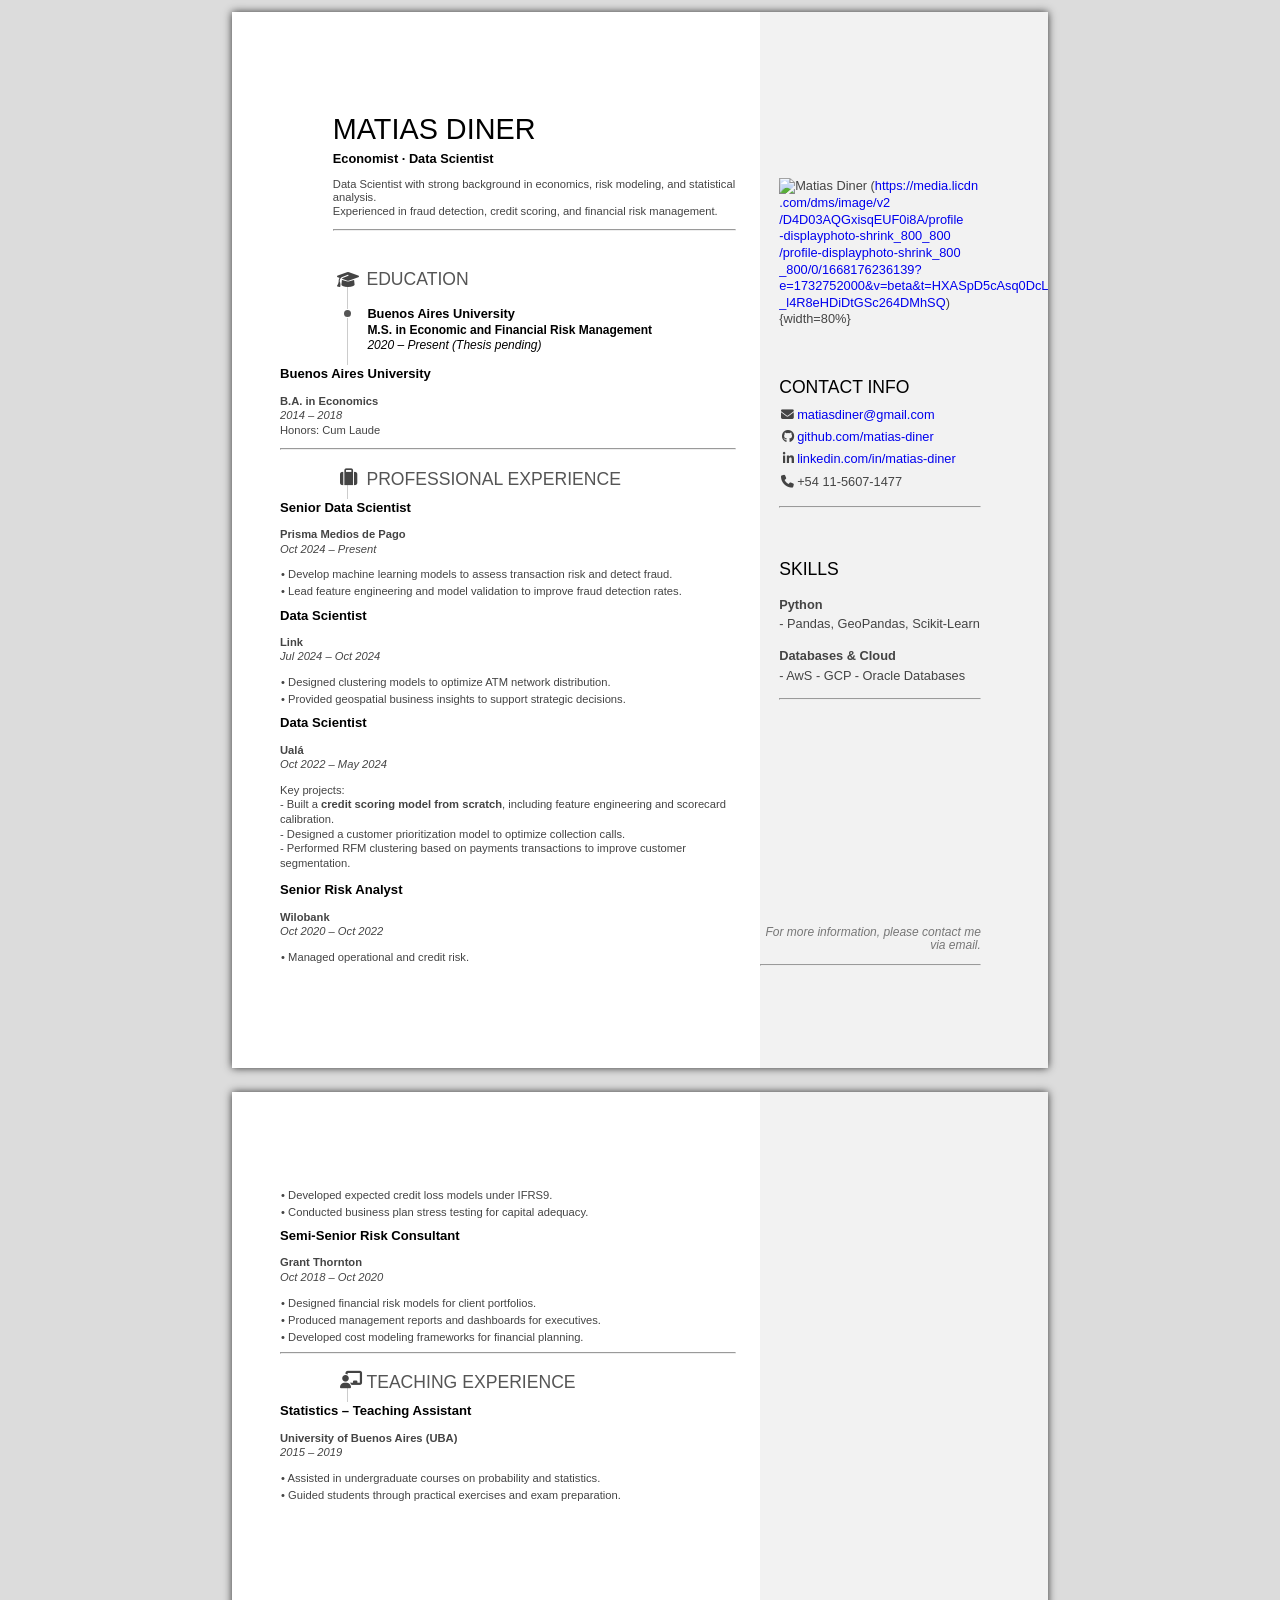
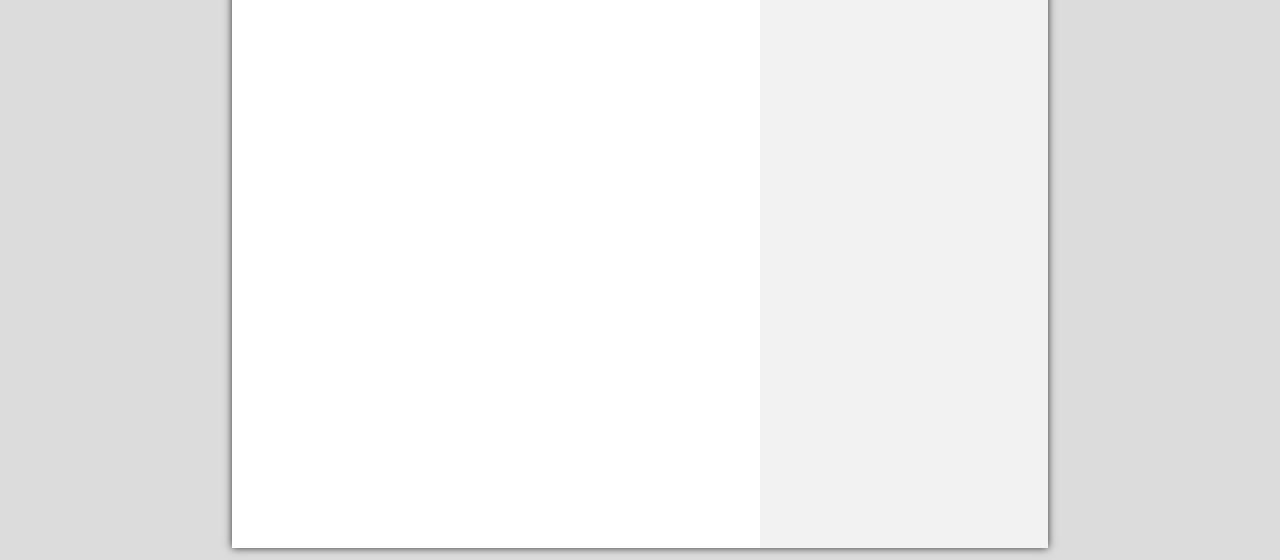
==== public/index.html @ 4b32faf1 "Actualizacion foto" ====
<!DOCTYPE html>
<html xmlns="http://www.w3.org/1999/xhtml">
  <head>
    <meta charset="utf-8" />
    <meta http-equiv="Content-Type" content="text/html; charset=utf-8" />
    <meta name="generator" content="pandoc" />
    <meta name="viewport" content="width=device-width, initial-scale=1">

    <meta name="author" content="Matias Diner" />
    <meta name="date" content="2025-09-20" />
    <title>Matias Diner</title>

    
        <style type="text/css">
.fa{font-family:var(--fa-style-family,"Font Awesome 6 Free");font-weight:var(--fa-style,900)}.fa,.fa-brands,.fa-classic,.fa-regular,.fa-sharp,.fa-solid,.fab,.far,.fas{-moz-osx-font-smoothing:grayscale;-webkit-font-smoothing:antialiased;display:var(--fa-display,inline-block);font-style:normal;font-variant:normal;line-height:1;text-rendering:auto}.fa-classic,.fa-regular,.fa-solid,.far,.fas{font-family:"Font Awesome 6 Free"}.fa-brands,.fab{font-family:"Font Awesome 6 Brands"}.fa-1x{font-size:1em}.fa-2x{font-size:2em}.fa-3x{font-size:3em}.fa-4x{font-size:4em}.fa-5x{font-size:5em}.fa-6x{font-size:6em}.fa-7x{font-size:7em}.fa-8x{font-size:8em}.fa-9x{font-size:9em}.fa-10x{font-size:10em}.fa-2xs{font-size:.625em;line-height:.1em;vertical-align:.225em}.fa-xs{font-size:.75em;line-height:.08333em;vertical-align:.125em}.fa-sm{font-size:.875em;line-height:.07143em;vertical-align:.05357em}.fa-lg{font-size:1.25em;line-height:.05em;vertical-align:-.075em}.fa-xl{font-size:1.5em;line-height:.04167em;vertical-align:-.125em}.fa-2xl{font-size:2em;line-height:.03125em;vertical-align:-.1875em}.fa-fw{text-align:center;width:1.25em}.fa-ul{list-style-type:none;margin-left:var(--fa-li-margin,2.5em);padding-left:0}.fa-ul>li{position:relative}.fa-li{left:calc(var(--fa-li-width, 2em)*-1);position:absolute;text-align:center;width:var(--fa-li-width,2em);line-height:inherit}.fa-border{border-radius:var(--fa-border-radius,.1em);border:var(--fa-border-width,.08em) var(--fa-border-style,solid) var(--fa-border-color,#eee);padding:var(--fa-border-padding,.2em .25em .15em)}.fa-pull-left{float:left;margin-right:var(--fa-pull-margin,.3em)}.fa-pull-right{float:right;margin-left:var(--fa-pull-margin,.3em)}.fa-beat{-webkit-animation-name:fa-beat;animation-name:fa-beat;-webkit-animation-delay:var(--fa-animation-delay,0s);animation-delay:var(--fa-animation-delay,0s);-webkit-animation-direction:var(--fa-animation-direction,normal);animation-direction:var(--fa-animation-direction,normal);-webkit-animation-duration:var(--fa-animation-duration,1s);animation-duration:var(--fa-animation-duration,1s);-webkit-animation-iteration-count:var(--fa-animation-iteration-count,infinite);animation-iteration-count:var(--fa-animation-iteration-count,infinite);-webkit-animation-timing-function:var(--fa-animation-timing,ease-in-out);animation-timing-function:var(--fa-animation-timing,ease-in-out)}.fa-bounce{-webkit-animation-name:fa-bounce;animation-name:fa-bounce;-webkit-animation-delay:var(--fa-animation-delay,0s);animation-delay:var(--fa-animation-delay,0s);-webkit-animation-direction:var(--fa-animation-direction,normal);animation-direction:var(--fa-animation-direction,normal);-webkit-animation-duration:var(--fa-animation-duration,1s);animation-duration:var(--fa-animation-duration,1s);-webkit-animation-iteration-count:var(--fa-animation-iteration-count,infinite);animation-iteration-count:var(--fa-animation-iteration-count,infinite);-webkit-animation-timing-function:var(--fa-animation-timing,cubic-bezier(.28,.84,.42,1));animation-timing-function:var(--fa-animation-timing,cubic-bezier(.28,.84,.42,1))}.fa-fade{-webkit-animation-name:fa-fade;animation-name:fa-fade;-webkit-animation-iteration-count:var(--fa-animation-iteration-count,infinite);animation-iteration-count:var(--fa-animation-iteration-count,infinite);-webkit-animation-timing-function:var(--fa-animation-timing,cubic-bezier(.4,0,.6,1));animation-timing-function:var(--fa-animation-timing,cubic-bezier(.4,0,.6,1))}.fa-beat-fade,.fa-fade{-webkit-animation-delay:var(--fa-animation-delay,0s);animation-delay:var(--fa-animation-delay,0s);-webkit-animation-direction:var(--fa-animation-direction,normal);animation-direction:var(--fa-animation-direction,normal);-webkit-animation-duration:var(--fa-animation-duration,1s);animation-duration:var(--fa-animation-duration,1s)}.fa-beat-fade{-webkit-animation-name:fa-beat-fade;animation-name:fa-beat-fade;-webkit-animation-iteration-count:var(--fa-animation-iteration-count,infinite);animation-iteration-count:var(--fa-animation-iteration-count,infinite);-webkit-animation-timing-function:var(--fa-animation-timing,cubic-bezier(.4,0,.6,1));animation-timing-function:var(--fa-animation-timing,cubic-bezier(.4,0,.6,1))}.fa-flip{-webkit-animation-name:fa-flip;animation-name:fa-flip;-webkit-animation-delay:var(--fa-animation-delay,0s);animation-delay:var(--fa-animation-delay,0s);-webkit-animation-direction:var(--fa-animation-direction,normal);animation-direction:var(--fa-animation-direction,normal);-webkit-animation-duration:var(--fa-animation-duration,1s);animation-duration:var(--fa-animation-duration,1s);-webkit-animation-iteration-count:var(--fa-animation-iteration-count,infinite);animation-iteration-count:var(--fa-animation-iteration-count,infinite);-webkit-animation-timing-function:var(--fa-animation-timing,ease-in-out);animation-timing-function:var(--fa-animation-timing,ease-in-out)}.fa-shake{-webkit-animation-name:fa-shake;animation-name:fa-shake;-webkit-animation-duration:var(--fa-animation-duration,1s);animation-duration:var(--fa-animation-duration,1s);-webkit-animation-iteration-count:var(--fa-animation-iteration-count,infinite);animation-iteration-count:var(--fa-animation-iteration-count,infinite);-webkit-animation-timing-function:var(--fa-animation-timing,linear);animation-timing-function:var(--fa-animation-timing,linear)}.fa-shake,.fa-spin{-webkit-animation-delay:var(--fa-animation-delay,0s);animation-delay:var(--fa-animation-delay,0s);-webkit-animation-direction:var(--fa-animation-direction,normal);animation-direction:var(--fa-animation-direction,normal)}.fa-spin{-webkit-animation-name:fa-spin;animation-name:fa-spin;-webkit-animation-duration:var(--fa-animation-duration,2s);animation-duration:var(--fa-animation-duration,2s);-webkit-animation-iteration-count:var(--fa-animation-iteration-count,infinite);animation-iteration-count:var(--fa-animation-iteration-count,infinite);-webkit-animation-timing-function:var(--fa-animation-timing,linear);animation-timing-function:var(--fa-animation-timing,linear)}.fa-spin-reverse{--fa-animation-direction:reverse}.fa-pulse,.fa-spin-pulse{-webkit-animation-name:fa-spin;animation-name:fa-spin;-webkit-animation-direction:var(--fa-animation-direction,normal);animation-direction:var(--fa-animation-direction,normal);-webkit-animation-duration:var(--fa-animation-duration,1s);animation-duration:var(--fa-animation-duration,1s);-webkit-animation-iteration-count:var(--fa-animation-iteration-count,infinite);animation-iteration-count:var(--fa-animation-iteration-count,infinite);-webkit-animation-timing-function:var(--fa-animation-timing,steps(8));animation-timing-function:var(--fa-animation-timing,steps(8))}@media (prefers-reduced-motion:reduce){.fa-beat,.fa-beat-fade,.fa-bounce,.fa-fade,.fa-flip,.fa-pulse,.fa-shake,.fa-spin,.fa-spin-pulse{-webkit-animation-delay:-1ms;animation-delay:-1ms;-webkit-animation-duration:1ms;animation-duration:1ms;-webkit-animation-iteration-count:1;animation-iteration-count:1;-webkit-transition-delay:0s;transition-delay:0s;-webkit-transition-duration:0s;transition-duration:0s}}@-webkit-keyframes fa-beat{0%,90%{-webkit-transform:scale(1);transform:scale(1)}45%{-webkit-transform:scale(var(--fa-beat-scale,1.25));transform:scale(var(--fa-beat-scale,1.25))}}@keyframes fa-beat{0%,90%{-webkit-transform:scale(1);transform:scale(1)}45%{-webkit-transform:scale(var(--fa-beat-scale,1.25));transform:scale(var(--fa-beat-scale,1.25))}}@-webkit-keyframes fa-bounce{0%{-webkit-transform:scale(1) translateY(0);transform:scale(1) translateY(0)}10%{-webkit-transform:scale(var(--fa-bounce-start-scale-x,1.1),var(--fa-bounce-start-scale-y,.9)) translateY(0);transform:scale(var(--fa-bounce-start-scale-x,1.1),var(--fa-bounce-start-scale-y,.9)) translateY(0)}30%{-webkit-transform:scale(var(--fa-bounce-jump-scale-x,.9),var(--fa-bounce-jump-scale-y,1.1)) translateY(var(--fa-bounce-height,-.5em));transform:scale(var(--fa-bounce-jump-scale-x,.9),var(--fa-bounce-jump-scale-y,1.1)) translateY(var(--fa-bounce-height,-.5em))}50%{-webkit-transform:scale(var(--fa-bounce-land-scale-x,1.05),var(--fa-bounce-land-scale-y,.95)) translateY(0);transform:scale(var(--fa-bounce-land-scale-x,1.05),var(--fa-bounce-land-scale-y,.95)) translateY(0)}57%{-webkit-transform:scale(1) translateY(var(--fa-bounce-rebound,-.125em));transform:scale(1) translateY(var(--fa-bounce-rebound,-.125em))}64%{-webkit-transform:scale(1) translateY(0);transform:scale(1) translateY(0)}to{-webkit-transform:scale(1) translateY(0);transform:scale(1) translateY(0)}}@keyframes fa-bounce{0%{-webkit-transform:scale(1) translateY(0);transform:scale(1) translateY(0)}10%{-webkit-transform:scale(var(--fa-bounce-start-scale-x,1.1),var(--fa-bounce-start-scale-y,.9)) translateY(0);transform:scale(var(--fa-bounce-start-scale-x,1.1),var(--fa-bounce-start-scale-y,.9)) translateY(0)}30%{-webkit-transform:scale(var(--fa-bounce-jump-scale-x,.9),var(--fa-bounce-jump-scale-y,1.1)) translateY(var(--fa-bounce-height,-.5em));transform:scale(var(--fa-bounce-jump-scale-x,.9),var(--fa-bounce-jump-scale-y,1.1)) translateY(var(--fa-bounce-height,-.5em))}50%{-webkit-transform:scale(var(--fa-bounce-land-scale-x,1.05),var(--fa-bounce-land-scale-y,.95)) translateY(0);transform:scale(var(--fa-bounce-land-scale-x,1.05),var(--fa-bounce-land-scale-y,.95)) translateY(0)}57%{-webkit-transform:scale(1) translateY(var(--fa-bounce-rebound,-.125em));transform:scale(1) translateY(var(--fa-bounce-rebound,-.125em))}64%{-webkit-transform:scale(1) translateY(0);transform:scale(1) translateY(0)}to{-webkit-transform:scale(1) translateY(0);transform:scale(1) translateY(0)}}@-webkit-keyframes fa-fade{50%{opacity:var(--fa-fade-opacity,.4)}}@keyframes fa-fade{50%{opacity:var(--fa-fade-opacity,.4)}}@-webkit-keyframes fa-beat-fade{0%,to{opacity:var(--fa-beat-fade-opacity,.4);-webkit-transform:scale(1);transform:scale(1)}50%{opacity:1;-webkit-transform:scale(var(--fa-beat-fade-scale,1.125));transform:scale(var(--fa-beat-fade-scale,1.125))}}@keyframes fa-beat-fade{0%,to{opacity:var(--fa-beat-fade-opacity,.4);-webkit-transform:scale(1);transform:scale(1)}50%{opacity:1;-webkit-transform:scale(var(--fa-beat-fade-scale,1.125));transform:scale(var(--fa-beat-fade-scale,1.125))}}@-webkit-keyframes fa-flip{50%{-webkit-transform:rotate3d(var(--fa-flip-x,0),var(--fa-flip-y,1),var(--fa-flip-z,0),var(--fa-flip-angle,-180deg));transform:rotate3d(var(--fa-flip-x,0),var(--fa-flip-y,1),var(--fa-flip-z,0),var(--fa-flip-angle,-180deg))}}@keyframes fa-flip{50%{-webkit-transform:rotate3d(var(--fa-flip-x,0),var(--fa-flip-y,1),var(--fa-flip-z,0),var(--fa-flip-angle,-180deg));transform:rotate3d(var(--fa-flip-x,0),var(--fa-flip-y,1),var(--fa-flip-z,0),var(--fa-flip-angle,-180deg))}}@-webkit-keyframes fa-shake{0%{-webkit-transform:rotate(-15deg);transform:rotate(-15deg)}4%{-webkit-transform:rotate(15deg);transform:rotate(15deg)}8%,24%{-webkit-transform:rotate(-18deg);transform:rotate(-18deg)}12%,28%{-webkit-transform:rotate(18deg);transform:rotate(18deg)}16%{-webkit-transform:rotate(-22deg);transform:rotate(-22deg)}20%{-webkit-transform:rotate(22deg);transform:rotate(22deg)}32%{-webkit-transform:rotate(-12deg);transform:rotate(-12deg)}36%{-webkit-transform:rotate(12deg);transform:rotate(12deg)}40%,to{-webkit-transform:rotate(0deg);transform:rotate(0deg)}}@keyframes fa-shake{0%{-webkit-transform:rotate(-15deg);transform:rotate(-15deg)}4%{-webkit-transform:rotate(15deg);transform:rotate(15deg)}8%,24%{-webkit-transform:rotate(-18deg);transform:rotate(-18deg)}12%,28%{-webkit-transform:rotate(18deg);transform:rotate(18deg)}16%{-webkit-transform:rotate(-22deg);transform:rotate(-22deg)}20%{-webkit-transform:rotate(22deg);transform:rotate(22deg)}32%{-webkit-transform:rotate(-12deg);transform:rotate(-12deg)}36%{-webkit-transform:rotate(12deg);transform:rotate(12deg)}40%,to{-webkit-transform:rotate(0deg);transform:rotate(0deg)}}@-webkit-keyframes fa-spin{0%{-webkit-transform:rotate(0deg);transform:rotate(0deg)}to{-webkit-transform:rotate(1turn);transform:rotate(1turn)}}@keyframes fa-spin{0%{-webkit-transform:rotate(0deg);transform:rotate(0deg)}to{-webkit-transform:rotate(1turn);transform:rotate(1turn)}}.fa-rotate-90{-webkit-transform:rotate(90deg);transform:rotate(90deg)}.fa-rotate-180{-webkit-transform:rotate(180deg);transform:rotate(180deg)}.fa-rotate-270{-webkit-transform:rotate(270deg);transform:rotate(270deg)}.fa-flip-horizontal{-webkit-transform:scaleX(-1);transform:scaleX(-1)}.fa-flip-vertical{-webkit-transform:scaleY(-1);transform:scaleY(-1)}.fa-flip-both,.fa-flip-horizontal.fa-flip-vertical{-webkit-transform:scale(-1);transform:scale(-1)}.fa-rotate-by{-webkit-transform:rotate(var(--fa-rotate-angle,none));transform:rotate(var(--fa-rotate-angle,none))}.fa-stack{display:inline-block;height:2em;line-height:2em;position:relative;vertical-align:middle;width:2.5em}.fa-stack-1x,.fa-stack-2x{left:0;position:absolute;text-align:center;width:100%;z-index:var(--fa-stack-z-index,auto)}.fa-stack-1x{line-height:inherit}.fa-stack-2x{font-size:2em}.fa-inverse{color:var(--fa-inverse,#fff)}
.fa-0:before{content:"\30"}.fa-1:before{content:"\31"}.fa-2:before{content:"\32"}.fa-3:before{content:"\33"}.fa-4:before{content:"\34"}.fa-5:before{content:"\35"}.fa-6:before{content:"\36"}.fa-7:before{content:"\37"}.fa-8:before{content:"\38"}.fa-9:before{content:"\39"}.fa-fill-drip:before{content:"\f576"}.fa-arrows-to-circle:before{content:"\e4bd"}.fa-chevron-circle-right:before,.fa-circle-chevron-right:before{content:"\f138"}.fa-at:before{content:"\40"}.fa-trash-alt:before,.fa-trash-can:before{content:"\f2ed"}.fa-text-height:before{content:"\f034"}.fa-user-times:before,.fa-user-xmark:before{content:"\f235"}.fa-stethoscope:before{content:"\f0f1"}.fa-comment-alt:before,.fa-message:before{content:"\f27a"}.fa-info:before{content:"\f129"}.fa-compress-alt:before,.fa-down-left-and-up-right-to-center:before{content:"\f422"}.fa-explosion:before{content:"\e4e9"}.fa-file-alt:before,.fa-file-lines:before,.fa-file-text:before{content:"\f15c"}.fa-wave-square:before{content:"\f83e"}.fa-ring:before{content:"\f70b"}.fa-building-un:before{content:"\e4d9"}.fa-dice-three:before{content:"\f527"}.fa-calendar-alt:before,.fa-calendar-days:before{content:"\f073"}.fa-anchor-circle-check:before{content:"\e4aa"}.fa-building-circle-arrow-right:before{content:"\e4d1"}.fa-volleyball-ball:before,.fa-volleyball:before{content:"\f45f"}.fa-arrows-up-to-line:before{content:"\e4c2"}.fa-sort-desc:before,.fa-sort-down:before{content:"\f0dd"}.fa-circle-minus:before,.fa-minus-circle:before{content:"\f056"}.fa-door-open:before{content:"\f52b"}.fa-right-from-bracket:before,.fa-sign-out-alt:before{content:"\f2f5"}.fa-atom:before{content:"\f5d2"}.fa-soap:before{content:"\e06e"}.fa-heart-music-camera-bolt:before,.fa-icons:before{content:"\f86d"}.fa-microphone-alt-slash:before,.fa-microphone-lines-slash:before{content:"\f539"}.fa-bridge-circle-check:before{content:"\e4c9"}.fa-pump-medical:before{content:"\e06a"}.fa-fingerprint:before{content:"\f577"}.fa-hand-point-right:before{content:"\f0a4"}.fa-magnifying-glass-location:before,.fa-search-location:before{content:"\f689"}.fa-forward-step:before,.fa-step-forward:before{content:"\f051"}.fa-face-smile-beam:before,.fa-smile-beam:before{content:"\f5b8"}.fa-flag-checkered:before{content:"\f11e"}.fa-football-ball:before,.fa-football:before{content:"\f44e"}.fa-school-circle-exclamation:before{content:"\e56c"}.fa-crop:before{content:"\f125"}.fa-angle-double-down:before,.fa-angles-down:before{content:"\f103"}.fa-users-rectangle:before{content:"\e594"}.fa-people-roof:before{content:"\e537"}.fa-people-line:before{content:"\e534"}.fa-beer-mug-empty:before,.fa-beer:before{content:"\f0fc"}.fa-diagram-predecessor:before{content:"\e477"}.fa-arrow-up-long:before,.fa-long-arrow-up:before{content:"\f176"}.fa-burn:before,.fa-fire-flame-simple:before{content:"\f46a"}.fa-male:before,.fa-person:before{content:"\f183"}.fa-laptop:before{content:"\f109"}.fa-file-csv:before{content:"\f6dd"}.fa-menorah:before{content:"\f676"}.fa-truck-plane:before{content:"\e58f"}.fa-record-vinyl:before{content:"\f8d9"}.fa-face-grin-stars:before,.fa-grin-stars:before{content:"\f587"}.fa-bong:before{content:"\f55c"}.fa-pastafarianism:before,.fa-spaghetti-monster-flying:before{content:"\f67b"}.fa-arrow-down-up-across-line:before{content:"\e4af"}.fa-spoon:before,.fa-utensil-spoon:before{content:"\f2e5"}.fa-jar-wheat:before{content:"\e517"}.fa-envelopes-bulk:before,.fa-mail-bulk:before{content:"\f674"}.fa-file-circle-exclamation:before{content:"\e4eb"}.fa-circle-h:before,.fa-hospital-symbol:before{content:"\f47e"}.fa-pager:before{content:"\f815"}.fa-address-book:before,.fa-contact-book:before{content:"\f2b9"}.fa-strikethrough:before{content:"\f0cc"}.fa-k:before{content:"\4b"}.fa-landmark-flag:before{content:"\e51c"}.fa-pencil-alt:before,.fa-pencil:before{content:"\f303"}.fa-backward:before{content:"\f04a"}.fa-caret-right:before{content:"\f0da"}.fa-comments:before{content:"\f086"}.fa-file-clipboard:before,.fa-paste:before{content:"\f0ea"}.fa-code-pull-request:before{content:"\e13c"}.fa-clipboard-list:before{content:"\f46d"}.fa-truck-loading:before,.fa-truck-ramp-box:before{content:"\f4de"}.fa-user-check:before{content:"\f4fc"}.fa-vial-virus:before{content:"\e597"}.fa-sheet-plastic:before{content:"\e571"}.fa-blog:before{content:"\f781"}.fa-user-ninja:before{content:"\f504"}.fa-person-arrow-up-from-line:before{content:"\e539"}.fa-scroll-torah:before,.fa-torah:before{content:"\f6a0"}.fa-broom-ball:before,.fa-quidditch-broom-ball:before,.fa-quidditch:before{content:"\f458"}.fa-toggle-off:before{content:"\f204"}.fa-archive:before,.fa-box-archive:before{content:"\f187"}.fa-person-drowning:before{content:"\e545"}.fa-arrow-down-9-1:before,.fa-sort-numeric-desc:before,.fa-sort-numeric-down-alt:before{content:"\f886"}.fa-face-grin-tongue-squint:before,.fa-grin-tongue-squint:before{content:"\f58a"}.fa-spray-can:before{content:"\f5bd"}.fa-truck-monster:before{content:"\f63b"}.fa-w:before{content:"\57"}.fa-earth-africa:before,.fa-globe-africa:before{content:"\f57c"}.fa-rainbow:before{content:"\f75b"}.fa-circle-notch:before{content:"\f1ce"}.fa-tablet-alt:before,.fa-tablet-screen-button:before{content:"\f3fa"}.fa-paw:before{content:"\f1b0"}.fa-cloud:before{content:"\f0c2"}.fa-trowel-bricks:before{content:"\e58a"}.fa-face-flushed:before,.fa-flushed:before{content:"\f579"}.fa-hospital-user:before{content:"\f80d"}.fa-tent-arrow-left-right:before{content:"\e57f"}.fa-gavel:before,.fa-legal:before{content:"\f0e3"}.fa-binoculars:before{content:"\f1e5"}.fa-microphone-slash:before{content:"\f131"}.fa-box-tissue:before{content:"\e05b"}.fa-motorcycle:before{content:"\f21c"}.fa-bell-concierge:before,.fa-concierge-bell:before{content:"\f562"}.fa-pen-ruler:before,.fa-pencil-ruler:before{content:"\f5ae"}.fa-people-arrows-left-right:before,.fa-people-arrows:before{content:"\e068"}.fa-mars-and-venus-burst:before{content:"\e523"}.fa-caret-square-right:before,.fa-square-caret-right:before{content:"\f152"}.fa-cut:before,.fa-scissors:before{content:"\f0c4"}.fa-sun-plant-wilt:before{content:"\e57a"}.fa-toilets-portable:before{content:"\e584"}.fa-hockey-puck:before{content:"\f453"}.fa-table:before{content:"\f0ce"}.fa-magnifying-glass-arrow-right:before{content:"\e521"}.fa-digital-tachograph:before,.fa-tachograph-digital:before{content:"\f566"}.fa-users-slash:before{content:"\e073"}.fa-clover:before{content:"\e139"}.fa-mail-reply:before,.fa-reply:before{content:"\f3e5"}.fa-star-and-crescent:before{content:"\f699"}.fa-house-fire:before{content:"\e50c"}.fa-minus-square:before,.fa-square-minus:before{content:"\f146"}.fa-helicopter:before{content:"\f533"}.fa-compass:before{content:"\f14e"}.fa-caret-square-down:before,.fa-square-caret-down:before{content:"\f150"}.fa-file-circle-question:before{content:"\e4ef"}.fa-laptop-code:before{content:"\f5fc"}.fa-swatchbook:before{content:"\f5c3"}.fa-prescription-bottle:before{content:"\f485"}.fa-bars:before,.fa-navicon:before{content:"\f0c9"}.fa-people-group:before{content:"\e533"}.fa-hourglass-3:before,.fa-hourglass-end:before{content:"\f253"}.fa-heart-broken:before,.fa-heart-crack:before{content:"\f7a9"}.fa-external-link-square-alt:before,.fa-square-up-right:before{content:"\f360"}.fa-face-kiss-beam:before,.fa-kiss-beam:before{content:"\f597"}.fa-film:before{content:"\f008"}.fa-ruler-horizontal:before{content:"\f547"}.fa-people-robbery:before{content:"\e536"}.fa-lightbulb:before{content:"\f0eb"}.fa-caret-left:before{content:"\f0d9"}.fa-circle-exclamation:before,.fa-exclamation-circle:before{content:"\f06a"}.fa-school-circle-xmark:before{content:"\e56d"}.fa-arrow-right-from-bracket:before,.fa-sign-out:before{content:"\f08b"}.fa-chevron-circle-down:before,.fa-circle-chevron-down:before{content:"\f13a"}.fa-unlock-alt:before,.fa-unlock-keyhole:before{content:"\f13e"}.fa-cloud-showers-heavy:before{content:"\f740"}.fa-headphones-alt:before,.fa-headphones-simple:before{content:"\f58f"}.fa-sitemap:before{content:"\f0e8"}.fa-circle-dollar-to-slot:before,.fa-donate:before{content:"\f4b9"}.fa-memory:before{content:"\f538"}.fa-road-spikes:before{content:"\e568"}.fa-fire-burner:before{content:"\e4f1"}.fa-flag:before{content:"\f024"}.fa-hanukiah:before{content:"\f6e6"}.fa-feather:before{content:"\f52d"}.fa-volume-down:before,.fa-volume-low:before{content:"\f027"}.fa-comment-slash:before{content:"\f4b3"}.fa-cloud-sun-rain:before{content:"\f743"}.fa-compress:before{content:"\f066"}.fa-wheat-alt:before,.fa-wheat-awn:before{content:"\e2cd"}.fa-ankh:before{content:"\f644"}.fa-hands-holding-child:before{content:"\e4fa"}.fa-asterisk:before{content:"\2a"}.fa-check-square:before,.fa-square-check:before{content:"\f14a"}.fa-peseta-sign:before{content:"\e221"}.fa-header:before,.fa-heading:before{content:"\f1dc"}.fa-ghost:before{content:"\f6e2"}.fa-list-squares:before,.fa-list:before{content:"\f03a"}.fa-phone-square-alt:before,.fa-square-phone-flip:before{content:"\f87b"}.fa-cart-plus:before{content:"\f217"}.fa-gamepad:before{content:"\f11b"}.fa-circle-dot:before,.fa-dot-circle:before{content:"\f192"}.fa-dizzy:before,.fa-face-dizzy:before{content:"\f567"}.fa-egg:before{content:"\f7fb"}.fa-house-medical-circle-xmark:before{content:"\e513"}.fa-campground:before{content:"\f6bb"}.fa-folder-plus:before{content:"\f65e"}.fa-futbol-ball:before,.fa-futbol:before,.fa-soccer-ball:before{content:"\f1e3"}.fa-paint-brush:before,.fa-paintbrush:before{content:"\f1fc"}.fa-lock:before{content:"\f023"}.fa-gas-pump:before{content:"\f52f"}.fa-hot-tub-person:before,.fa-hot-tub:before{content:"\f593"}.fa-map-location:before,.fa-map-marked:before{content:"\f59f"}.fa-house-flood-water:before{content:"\e50e"}.fa-tree:before{content:"\f1bb"}.fa-bridge-lock:before{content:"\e4cc"}.fa-sack-dollar:before{content:"\f81d"}.fa-edit:before,.fa-pen-to-square:before{content:"\f044"}.fa-car-side:before{content:"\f5e4"}.fa-share-alt:before,.fa-share-nodes:before{content:"\f1e0"}.fa-heart-circle-minus:before{content:"\e4ff"}.fa-hourglass-2:before,.fa-hourglass-half:before{content:"\f252"}.fa-microscope:before{content:"\f610"}.fa-sink:before{content:"\e06d"}.fa-bag-shopping:before,.fa-shopping-bag:before{content:"\f290"}.fa-arrow-down-z-a:before,.fa-sort-alpha-desc:before,.fa-sort-alpha-down-alt:before{content:"\f881"}.fa-mitten:before{content:"\f7b5"}.fa-person-rays:before{content:"\e54d"}.fa-users:before{content:"\f0c0"}.fa-eye-slash:before{content:"\f070"}.fa-flask-vial:before{content:"\e4f3"}.fa-hand-paper:before,.fa-hand:before{content:"\f256"}.fa-om:before{content:"\f679"}.fa-worm:before{content:"\e599"}.fa-house-circle-xmark:before{content:"\e50b"}.fa-plug:before{content:"\f1e6"}.fa-chevron-up:before{content:"\f077"}.fa-hand-spock:before{content:"\f259"}.fa-stopwatch:before{content:"\f2f2"}.fa-face-kiss:before,.fa-kiss:before{content:"\f596"}.fa-bridge-circle-xmark:before{content:"\e4cb"}.fa-face-grin-tongue:before,.fa-grin-tongue:before{content:"\f589"}.fa-chess-bishop:before{content:"\f43a"}.fa-face-grin-wink:before,.fa-grin-wink:before{content:"\f58c"}.fa-deaf:before,.fa-deafness:before,.fa-ear-deaf:before,.fa-hard-of-hearing:before{content:"\f2a4"}.fa-road-circle-check:before{content:"\e564"}.fa-dice-five:before{content:"\f523"}.fa-rss-square:before,.fa-square-rss:before{content:"\f143"}.fa-land-mine-on:before{content:"\e51b"}.fa-i-cursor:before{content:"\f246"}.fa-stamp:before{content:"\f5bf"}.fa-stairs:before{content:"\e289"}.fa-i:before{content:"\49"}.fa-hryvnia-sign:before,.fa-hryvnia:before{content:"\f6f2"}.fa-pills:before{content:"\f484"}.fa-face-grin-wide:before,.fa-grin-alt:before{content:"\f581"}.fa-tooth:before{content:"\f5c9"}.fa-v:before{content:"\56"}.fa-bangladeshi-taka-sign:before{content:"\e2e6"}.fa-bicycle:before{content:"\f206"}.fa-rod-asclepius:before,.fa-rod-snake:before,.fa-staff-aesculapius:before,.fa-staff-snake:before{content:"\e579"}.fa-head-side-cough-slash:before{content:"\e062"}.fa-ambulance:before,.fa-truck-medical:before{content:"\f0f9"}.fa-wheat-awn-circle-exclamation:before{content:"\e598"}.fa-snowman:before{content:"\f7d0"}.fa-mortar-pestle:before{content:"\f5a7"}.fa-road-barrier:before{content:"\e562"}.fa-school:before{content:"\f549"}.fa-igloo:before{content:"\f7ae"}.fa-joint:before{content:"\f595"}.fa-angle-right:before{content:"\f105"}.fa-horse:before{content:"\f6f0"}.fa-q:before{content:"\51"}.fa-g:before{content:"\47"}.fa-notes-medical:before{content:"\f481"}.fa-temperature-2:before,.fa-temperature-half:before,.fa-thermometer-2:before,.fa-thermometer-half:before{content:"\f2c9"}.fa-dong-sign:before{content:"\e169"}.fa-capsules:before{content:"\f46b"}.fa-poo-bolt:before,.fa-poo-storm:before{content:"\f75a"}.fa-face-frown-open:before,.fa-frown-open:before{content:"\f57a"}.fa-hand-point-up:before{content:"\f0a6"}.fa-money-bill:before{content:"\f0d6"}.fa-bookmark:before{content:"\f02e"}.fa-align-justify:before{content:"\f039"}.fa-umbrella-beach:before{content:"\f5ca"}.fa-helmet-un:before{content:"\e503"}.fa-bullseye:before{content:"\f140"}.fa-bacon:before{content:"\f7e5"}.fa-hand-point-down:before{content:"\f0a7"}.fa-arrow-up-from-bracket:before{content:"\e09a"}.fa-folder-blank:before,.fa-folder:before{content:"\f07b"}.fa-file-medical-alt:before,.fa-file-waveform:before{content:"\f478"}.fa-radiation:before{content:"\f7b9"}.fa-chart-simple:before{content:"\e473"}.fa-mars-stroke:before{content:"\f229"}.fa-vial:before{content:"\f492"}.fa-dashboard:before,.fa-gauge-med:before,.fa-gauge:before,.fa-tachometer-alt-average:before{content:"\f624"}.fa-magic-wand-sparkles:before,.fa-wand-magic-sparkles:before{content:"\e2ca"}.fa-e:before{content:"\45"}.fa-pen-alt:before,.fa-pen-clip:before{content:"\f305"}.fa-bridge-circle-exclamation:before{content:"\e4ca"}.fa-user:before{content:"\f007"}.fa-school-circle-check:before{content:"\e56b"}.fa-dumpster:before{content:"\f793"}.fa-shuttle-van:before,.fa-van-shuttle:before{content:"\f5b6"}.fa-building-user:before{content:"\e4da"}.fa-caret-square-left:before,.fa-square-caret-left:before{content:"\f191"}.fa-highlighter:before{content:"\f591"}.fa-key:before{content:"\f084"}.fa-bullhorn:before{content:"\f0a1"}.fa-globe:before{content:"\f0ac"}.fa-synagogue:before{content:"\f69b"}.fa-person-half-dress:before{content:"\e548"}.fa-road-bridge:before{content:"\e563"}.fa-location-arrow:before{content:"\f124"}.fa-c:before{content:"\43"}.fa-tablet-button:before{content:"\f10a"}.fa-building-lock:before{content:"\e4d6"}.fa-pizza-slice:before{content:"\f818"}.fa-money-bill-wave:before{content:"\f53a"}.fa-area-chart:before,.fa-chart-area:before{content:"\f1fe"}.fa-house-flag:before{content:"\e50d"}.fa-person-circle-minus:before{content:"\e540"}.fa-ban:before,.fa-cancel:before{content:"\f05e"}.fa-camera-rotate:before{content:"\e0d8"}.fa-air-freshener:before,.fa-spray-can-sparkles:before{content:"\f5d0"}.fa-star:before{content:"\f005"}.fa-repeat:before{content:"\f363"}.fa-cross:before{content:"\f654"}.fa-box:before{content:"\f466"}.fa-venus-mars:before{content:"\f228"}.fa-arrow-pointer:before,.fa-mouse-pointer:before{content:"\f245"}.fa-expand-arrows-alt:before,.fa-maximize:before{content:"\f31e"}.fa-charging-station:before{content:"\f5e7"}.fa-shapes:before,.fa-triangle-circle-square:before{content:"\f61f"}.fa-random:before,.fa-shuffle:before{content:"\f074"}.fa-person-running:before,.fa-running:before{content:"\f70c"}.fa-mobile-retro:before{content:"\e527"}.fa-grip-lines-vertical:before{content:"\f7a5"}.fa-spider:before{content:"\f717"}.fa-hands-bound:before{content:"\e4f9"}.fa-file-invoice-dollar:before{content:"\f571"}.fa-plane-circle-exclamation:before{content:"\e556"}.fa-x-ray:before{content:"\f497"}.fa-spell-check:before{content:"\f891"}.fa-slash:before{content:"\f715"}.fa-computer-mouse:before,.fa-mouse:before{content:"\f8cc"}.fa-arrow-right-to-bracket:before,.fa-sign-in:before{content:"\f090"}.fa-shop-slash:before,.fa-store-alt-slash:before{content:"\e070"}.fa-server:before{content:"\f233"}.fa-virus-covid-slash:before{content:"\e4a9"}.fa-shop-lock:before{content:"\e4a5"}.fa-hourglass-1:before,.fa-hourglass-start:before{content:"\f251"}.fa-blender-phone:before{content:"\f6b6"}.fa-building-wheat:before{content:"\e4db"}.fa-person-breastfeeding:before{content:"\e53a"}.fa-right-to-bracket:before,.fa-sign-in-alt:before{content:"\f2f6"}.fa-venus:before{content:"\f221"}.fa-passport:before{content:"\f5ab"}.fa-heart-pulse:before,.fa-heartbeat:before{content:"\f21e"}.fa-people-carry-box:before,.fa-people-carry:before{content:"\f4ce"}.fa-temperature-high:before{content:"\f769"}.fa-microchip:before{content:"\f2db"}.fa-crown:before{content:"\f521"}.fa-weight-hanging:before{content:"\f5cd"}.fa-xmarks-lines:before{content:"\e59a"}.fa-file-prescription:before{content:"\f572"}.fa-weight-scale:before,.fa-weight:before{content:"\f496"}.fa-user-friends:before,.fa-user-group:before{content:"\f500"}.fa-arrow-up-a-z:before,.fa-sort-alpha-up:before{content:"\f15e"}.fa-chess-knight:before{content:"\f441"}.fa-face-laugh-squint:before,.fa-laugh-squint:before{content:"\f59b"}.fa-wheelchair:before{content:"\f193"}.fa-arrow-circle-up:before,.fa-circle-arrow-up:before{content:"\f0aa"}.fa-toggle-on:before{content:"\f205"}.fa-person-walking:before,.fa-walking:before{content:"\f554"}.fa-l:before{content:"\4c"}.fa-fire:before{content:"\f06d"}.fa-bed-pulse:before,.fa-procedures:before{content:"\f487"}.fa-shuttle-space:before,.fa-space-shuttle:before{content:"\f197"}.fa-face-laugh:before,.fa-laugh:before{content:"\f599"}.fa-folder-open:before{content:"\f07c"}.fa-heart-circle-plus:before{content:"\e500"}.fa-code-fork:before{content:"\e13b"}.fa-city:before{content:"\f64f"}.fa-microphone-alt:before,.fa-microphone-lines:before{content:"\f3c9"}.fa-pepper-hot:before{content:"\f816"}.fa-unlock:before{content:"\f09c"}.fa-colon-sign:before{content:"\e140"}.fa-headset:before{content:"\f590"}.fa-store-slash:before{content:"\e071"}.fa-road-circle-xmark:before{content:"\e566"}.fa-user-minus:before{content:"\f503"}.fa-mars-stroke-up:before,.fa-mars-stroke-v:before{content:"\f22a"}.fa-champagne-glasses:before,.fa-glass-cheers:before{content:"\f79f"}.fa-clipboard:before{content:"\f328"}.fa-house-circle-exclamation:before{content:"\e50a"}.fa-file-arrow-up:before,.fa-file-upload:before{content:"\f574"}.fa-wifi-3:before,.fa-wifi-strong:before,.fa-wifi:before{content:"\f1eb"}.fa-bath:before,.fa-bathtub:before{content:"\f2cd"}.fa-underline:before{content:"\f0cd"}.fa-user-edit:before,.fa-user-pen:before{content:"\f4ff"}.fa-signature:before{content:"\f5b7"}.fa-stroopwafel:before{content:"\f551"}.fa-bold:before{content:"\f032"}.fa-anchor-lock:before{content:"\e4ad"}.fa-building-ngo:before{content:"\e4d7"}.fa-manat-sign:before{content:"\e1d5"}.fa-not-equal:before{content:"\f53e"}.fa-border-style:before,.fa-border-top-left:before{content:"\f853"}.fa-map-location-dot:before,.fa-map-marked-alt:before{content:"\f5a0"}.fa-jedi:before{content:"\f669"}.fa-poll:before,.fa-square-poll-vertical:before{content:"\f681"}.fa-mug-hot:before{content:"\f7b6"}.fa-battery-car:before,.fa-car-battery:before{content:"\f5df"}.fa-gift:before{content:"\f06b"}.fa-dice-two:before{content:"\f528"}.fa-chess-queen:before{content:"\f445"}.fa-glasses:before{content:"\f530"}.fa-chess-board:before{content:"\f43c"}.fa-building-circle-check:before{content:"\e4d2"}.fa-person-chalkboard:before{content:"\e53d"}.fa-mars-stroke-h:before,.fa-mars-stroke-right:before{content:"\f22b"}.fa-hand-back-fist:before,.fa-hand-rock:before{content:"\f255"}.fa-caret-square-up:before,.fa-square-caret-up:before{content:"\f151"}.fa-cloud-showers-water:before{content:"\e4e4"}.fa-bar-chart:before,.fa-chart-bar:before{content:"\f080"}.fa-hands-bubbles:before,.fa-hands-wash:before{content:"\e05e"}.fa-less-than-equal:before{content:"\f537"}.fa-train:before{content:"\f238"}.fa-eye-low-vision:before,.fa-low-vision:before{content:"\f2a8"}.fa-crow:before{content:"\f520"}.fa-sailboat:before{content:"\e445"}.fa-window-restore:before{content:"\f2d2"}.fa-plus-square:before,.fa-square-plus:before{content:"\f0fe"}.fa-torii-gate:before{content:"\f6a1"}.fa-frog:before{content:"\f52e"}.fa-bucket:before{content:"\e4cf"}.fa-image:before{content:"\f03e"}.fa-microphone:before{content:"\f130"}.fa-cow:before{content:"\f6c8"}.fa-caret-up:before{content:"\f0d8"}.fa-screwdriver:before{content:"\f54a"}.fa-folder-closed:before{content:"\e185"}.fa-house-tsunami:before{content:"\e515"}.fa-square-nfi:before{content:"\e576"}.fa-arrow-up-from-ground-water:before{content:"\e4b5"}.fa-glass-martini-alt:before,.fa-martini-glass:before{content:"\f57b"}.fa-rotate-back:before,.fa-rotate-backward:before,.fa-rotate-left:before,.fa-undo-alt:before{content:"\f2ea"}.fa-columns:before,.fa-table-columns:before{content:"\f0db"}.fa-lemon:before{content:"\f094"}.fa-head-side-mask:before{content:"\e063"}.fa-handshake:before{content:"\f2b5"}.fa-gem:before{content:"\f3a5"}.fa-dolly-box:before,.fa-dolly:before{content:"\f472"}.fa-smoking:before{content:"\f48d"}.fa-compress-arrows-alt:before,.fa-minimize:before{content:"\f78c"}.fa-monument:before{content:"\f5a6"}.fa-snowplow:before{content:"\f7d2"}.fa-angle-double-right:before,.fa-angles-right:before{content:"\f101"}.fa-cannabis:before{content:"\f55f"}.fa-circle-play:before,.fa-play-circle:before{content:"\f144"}.fa-tablets:before{content:"\f490"}.fa-ethernet:before{content:"\f796"}.fa-eur:before,.fa-euro-sign:before,.fa-euro:before{content:"\f153"}.fa-chair:before{content:"\f6c0"}.fa-check-circle:before,.fa-circle-check:before{content:"\f058"}.fa-circle-stop:before,.fa-stop-circle:before{content:"\f28d"}.fa-compass-drafting:before,.fa-drafting-compass:before{content:"\f568"}.fa-plate-wheat:before{content:"\e55a"}.fa-icicles:before{content:"\f7ad"}.fa-person-shelter:before{content:"\e54f"}.fa-neuter:before{content:"\f22c"}.fa-id-badge:before{content:"\f2c1"}.fa-marker:before{content:"\f5a1"}.fa-face-laugh-beam:before,.fa-laugh-beam:before{content:"\f59a"}.fa-helicopter-symbol:before{content:"\e502"}.fa-universal-access:before{content:"\f29a"}.fa-chevron-circle-up:before,.fa-circle-chevron-up:before{content:"\f139"}.fa-lari-sign:before{content:"\e1c8"}.fa-volcano:before{content:"\f770"}.fa-person-walking-dashed-line-arrow-right:before{content:"\e553"}.fa-gbp:before,.fa-pound-sign:before,.fa-sterling-sign:before{content:"\f154"}.fa-viruses:before{content:"\e076"}.fa-square-person-confined:before{content:"\e577"}.fa-user-tie:before{content:"\f508"}.fa-arrow-down-long:before,.fa-long-arrow-down:before{content:"\f175"}.fa-tent-arrow-down-to-line:before{content:"\e57e"}.fa-certificate:before{content:"\f0a3"}.fa-mail-reply-all:before,.fa-reply-all:before{content:"\f122"}.fa-suitcase:before{content:"\f0f2"}.fa-person-skating:before,.fa-skating:before{content:"\f7c5"}.fa-filter-circle-dollar:before,.fa-funnel-dollar:before{content:"\f662"}.fa-camera-retro:before{content:"\f083"}.fa-arrow-circle-down:before,.fa-circle-arrow-down:before{content:"\f0ab"}.fa-arrow-right-to-file:before,.fa-file-import:before{content:"\f56f"}.fa-external-link-square:before,.fa-square-arrow-up-right:before{content:"\f14c"}.fa-box-open:before{content:"\f49e"}.fa-scroll:before{content:"\f70e"}.fa-spa:before{content:"\f5bb"}.fa-location-pin-lock:before{content:"\e51f"}.fa-pause:before{content:"\f04c"}.fa-hill-avalanche:before{content:"\e507"}.fa-temperature-0:before,.fa-temperature-empty:before,.fa-thermometer-0:before,.fa-thermometer-empty:before{content:"\f2cb"}.fa-bomb:before{content:"\f1e2"}.fa-registered:before{content:"\f25d"}.fa-address-card:before,.fa-contact-card:before,.fa-vcard:before{content:"\f2bb"}.fa-balance-scale-right:before,.fa-scale-unbalanced-flip:before{content:"\f516"}.fa-subscript:before{content:"\f12c"}.fa-diamond-turn-right:before,.fa-directions:before{content:"\f5eb"}.fa-burst:before{content:"\e4dc"}.fa-house-laptop:before,.fa-laptop-house:before{content:"\e066"}.fa-face-tired:before,.fa-tired:before{content:"\f5c8"}.fa-money-bills:before{content:"\e1f3"}.fa-smog:before{content:"\f75f"}.fa-crutch:before{content:"\f7f7"}.fa-cloud-arrow-up:before,.fa-cloud-upload-alt:before,.fa-cloud-upload:before{content:"\f0ee"}.fa-palette:before{content:"\f53f"}.fa-arrows-turn-right:before{content:"\e4c0"}.fa-vest:before{content:"\e085"}.fa-ferry:before{content:"\e4ea"}.fa-arrows-down-to-people:before{content:"\e4b9"}.fa-seedling:before,.fa-sprout:before{content:"\f4d8"}.fa-arrows-alt-h:before,.fa-left-right:before{content:"\f337"}.fa-boxes-packing:before{content:"\e4c7"}.fa-arrow-circle-left:before,.fa-circle-arrow-left:before{content:"\f0a8"}.fa-group-arrows-rotate:before{content:"\e4f6"}.fa-bowl-food:before{content:"\e4c6"}.fa-candy-cane:before{content:"\f786"}.fa-arrow-down-wide-short:before,.fa-sort-amount-asc:before,.fa-sort-amount-down:before{content:"\f160"}.fa-cloud-bolt:before,.fa-thunderstorm:before{content:"\f76c"}.fa-remove-format:before,.fa-text-slash:before{content:"\f87d"}.fa-face-smile-wink:before,.fa-smile-wink:before{content:"\f4da"}.fa-file-word:before{content:"\f1c2"}.fa-file-powerpoint:before{content:"\f1c4"}.fa-arrows-h:before,.fa-arrows-left-right:before{content:"\f07e"}.fa-house-lock:before{content:"\e510"}.fa-cloud-arrow-down:before,.fa-cloud-download-alt:before,.fa-cloud-download:before{content:"\f0ed"}.fa-children:before{content:"\e4e1"}.fa-blackboard:before,.fa-chalkboard:before{content:"\f51b"}.fa-user-alt-slash:before,.fa-user-large-slash:before{content:"\f4fa"}.fa-envelope-open:before{content:"\f2b6"}.fa-handshake-alt-slash:before,.fa-handshake-simple-slash:before{content:"\e05f"}.fa-mattress-pillow:before{content:"\e525"}.fa-guarani-sign:before{content:"\e19a"}.fa-arrows-rotate:before,.fa-refresh:before,.fa-sync:before{content:"\f021"}.fa-fire-extinguisher:before{content:"\f134"}.fa-cruzeiro-sign:before{content:"\e152"}.fa-greater-than-equal:before{content:"\f532"}.fa-shield-alt:before,.fa-shield-halved:before{content:"\f3ed"}.fa-atlas:before,.fa-book-atlas:before{content:"\f558"}.fa-virus:before{content:"\e074"}.fa-envelope-circle-check:before{content:"\e4e8"}.fa-layer-group:before{content:"\f5fd"}.fa-arrows-to-dot:before{content:"\e4be"}.fa-archway:before{content:"\f557"}.fa-heart-circle-check:before{content:"\e4fd"}.fa-house-chimney-crack:before,.fa-house-damage:before{content:"\f6f1"}.fa-file-archive:before,.fa-file-zipper:before{content:"\f1c6"}.fa-square:before{content:"\f0c8"}.fa-glass-martini:before,.fa-martini-glass-empty:before{content:"\f000"}.fa-couch:before{content:"\f4b8"}.fa-cedi-sign:before{content:"\e0df"}.fa-italic:before{content:"\f033"}.fa-church:before{content:"\f51d"}.fa-comments-dollar:before{content:"\f653"}.fa-democrat:before{content:"\f747"}.fa-z:before{content:"\5a"}.fa-person-skiing:before,.fa-skiing:before{content:"\f7c9"}.fa-road-lock:before{content:"\e567"}.fa-a:before{content:"\41"}.fa-temperature-arrow-down:before,.fa-temperature-down:before{content:"\e03f"}.fa-feather-alt:before,.fa-feather-pointed:before{content:"\f56b"}.fa-p:before{content:"\50"}.fa-snowflake:before{content:"\f2dc"}.fa-newspaper:before{content:"\f1ea"}.fa-ad:before,.fa-rectangle-ad:before{content:"\f641"}.fa-arrow-circle-right:before,.fa-circle-arrow-right:before{content:"\f0a9"}.fa-filter-circle-xmark:before{content:"\e17b"}.fa-locust:before{content:"\e520"}.fa-sort:before,.fa-unsorted:before{content:"\f0dc"}.fa-list-1-2:before,.fa-list-numeric:before,.fa-list-ol:before{content:"\f0cb"}.fa-person-dress-burst:before{content:"\e544"}.fa-money-check-alt:before,.fa-money-check-dollar:before{content:"\f53d"}.fa-vector-square:before{content:"\f5cb"}.fa-bread-slice:before{content:"\f7ec"}.fa-language:before{content:"\f1ab"}.fa-face-kiss-wink-heart:before,.fa-kiss-wink-heart:before{content:"\f598"}.fa-filter:before{content:"\f0b0"}.fa-question:before{content:"\3f"}.fa-file-signature:before{content:"\f573"}.fa-arrows-alt:before,.fa-up-down-left-right:before{content:"\f0b2"}.fa-house-chimney-user:before{content:"\e065"}.fa-hand-holding-heart:before{content:"\f4be"}.fa-puzzle-piece:before{content:"\f12e"}.fa-money-check:before{content:"\f53c"}.fa-star-half-alt:before,.fa-star-half-stroke:before{content:"\f5c0"}.fa-code:before{content:"\f121"}.fa-glass-whiskey:before,.fa-whiskey-glass:before{content:"\f7a0"}.fa-building-circle-exclamation:before{content:"\e4d3"}.fa-magnifying-glass-chart:before{content:"\e522"}.fa-arrow-up-right-from-square:before,.fa-external-link:before{content:"\f08e"}.fa-cubes-stacked:before{content:"\e4e6"}.fa-krw:before,.fa-won-sign:before,.fa-won:before{content:"\f159"}.fa-virus-covid:before{content:"\e4a8"}.fa-austral-sign:before{content:"\e0a9"}.fa-f:before{content:"\46"}.fa-leaf:before{content:"\f06c"}.fa-road:before{content:"\f018"}.fa-cab:before,.fa-taxi:before{content:"\f1ba"}.fa-person-circle-plus:before{content:"\e541"}.fa-chart-pie:before,.fa-pie-chart:before{content:"\f200"}.fa-bolt-lightning:before{content:"\e0b7"}.fa-sack-xmark:before{content:"\e56a"}.fa-file-excel:before{content:"\f1c3"}.fa-file-contract:before{content:"\f56c"}.fa-fish-fins:before{content:"\e4f2"}.fa-building-flag:before{content:"\e4d5"}.fa-face-grin-beam:before,.fa-grin-beam:before{content:"\f582"}.fa-object-ungroup:before{content:"\f248"}.fa-poop:before{content:"\f619"}.fa-location-pin:before,.fa-map-marker:before{content:"\f041"}.fa-kaaba:before{content:"\f66b"}.fa-toilet-paper:before{content:"\f71e"}.fa-hard-hat:before,.fa-hat-hard:before,.fa-helmet-safety:before{content:"\f807"}.fa-eject:before{content:"\f052"}.fa-arrow-alt-circle-right:before,.fa-circle-right:before{content:"\f35a"}.fa-plane-circle-check:before{content:"\e555"}.fa-face-rolling-eyes:before,.fa-meh-rolling-eyes:before{content:"\f5a5"}.fa-object-group:before{content:"\f247"}.fa-chart-line:before,.fa-line-chart:before{content:"\f201"}.fa-mask-ventilator:before{content:"\e524"}.fa-arrow-right:before{content:"\f061"}.fa-map-signs:before,.fa-signs-post:before{content:"\f277"}.fa-cash-register:before{content:"\f788"}.fa-person-circle-question:before{content:"\e542"}.fa-h:before{content:"\48"}.fa-tarp:before{content:"\e57b"}.fa-screwdriver-wrench:before,.fa-tools:before{content:"\f7d9"}.fa-arrows-to-eye:before{content:"\e4bf"}.fa-plug-circle-bolt:before{content:"\e55b"}.fa-heart:before{content:"\f004"}.fa-mars-and-venus:before{content:"\f224"}.fa-home-user:before,.fa-house-user:before{content:"\e1b0"}.fa-dumpster-fire:before{content:"\f794"}.fa-house-crack:before{content:"\e3b1"}.fa-cocktail:before,.fa-martini-glass-citrus:before{content:"\f561"}.fa-face-surprise:before,.fa-surprise:before{content:"\f5c2"}.fa-bottle-water:before{content:"\e4c5"}.fa-circle-pause:before,.fa-pause-circle:before{content:"\f28b"}.fa-toilet-paper-slash:before{content:"\e072"}.fa-apple-alt:before,.fa-apple-whole:before{content:"\f5d1"}.fa-kitchen-set:before{content:"\e51a"}.fa-r:before{content:"\52"}.fa-temperature-1:before,.fa-temperature-quarter:before,.fa-thermometer-1:before,.fa-thermometer-quarter:before{content:"\f2ca"}.fa-cube:before{content:"\f1b2"}.fa-bitcoin-sign:before{content:"\e0b4"}.fa-shield-dog:before{content:"\e573"}.fa-solar-panel:before{content:"\f5ba"}.fa-lock-open:before{content:"\f3c1"}.fa-elevator:before{content:"\e16d"}.fa-money-bill-transfer:before{content:"\e528"}.fa-money-bill-trend-up:before{content:"\e529"}.fa-house-flood-water-circle-arrow-right:before{content:"\e50f"}.fa-poll-h:before,.fa-square-poll-horizontal:before{content:"\f682"}.fa-circle:before{content:"\f111"}.fa-backward-fast:before,.fa-fast-backward:before{content:"\f049"}.fa-recycle:before{content:"\f1b8"}.fa-user-astronaut:before{content:"\f4fb"}.fa-plane-slash:before{content:"\e069"}.fa-trademark:before{content:"\f25c"}.fa-basketball-ball:before,.fa-basketball:before{content:"\f434"}.fa-satellite-dish:before{content:"\f7c0"}.fa-arrow-alt-circle-up:before,.fa-circle-up:before{content:"\f35b"}.fa-mobile-alt:before,.fa-mobile-screen-button:before{content:"\f3cd"}.fa-volume-high:before,.fa-volume-up:before{content:"\f028"}.fa-users-rays:before{content:"\e593"}.fa-wallet:before{content:"\f555"}.fa-clipboard-check:before{content:"\f46c"}.fa-file-audio:before{content:"\f1c7"}.fa-burger:before,.fa-hamburger:before{content:"\f805"}.fa-wrench:before{content:"\f0ad"}.fa-bugs:before{content:"\e4d0"}.fa-rupee-sign:before,.fa-rupee:before{content:"\f156"}.fa-file-image:before{content:"\f1c5"}.fa-circle-question:before,.fa-question-circle:before{content:"\f059"}.fa-plane-departure:before{content:"\f5b0"}.fa-handshake-slash:before{content:"\e060"}.fa-book-bookmark:before{content:"\e0bb"}.fa-code-branch:before{content:"\f126"}.fa-hat-cowboy:before{content:"\f8c0"}.fa-bridge:before{content:"\e4c8"}.fa-phone-alt:before,.fa-phone-flip:before{content:"\f879"}.fa-truck-front:before{content:"\e2b7"}.fa-cat:before{content:"\f6be"}.fa-anchor-circle-exclamation:before{content:"\e4ab"}.fa-truck-field:before{content:"\e58d"}.fa-route:before{content:"\f4d7"}.fa-clipboard-question:before{content:"\e4e3"}.fa-panorama:before{content:"\e209"}.fa-comment-medical:before{content:"\f7f5"}.fa-teeth-open:before{content:"\f62f"}.fa-file-circle-minus:before{content:"\e4ed"}.fa-tags:before{content:"\f02c"}.fa-wine-glass:before{content:"\f4e3"}.fa-fast-forward:before,.fa-forward-fast:before{content:"\f050"}.fa-face-meh-blank:before,.fa-meh-blank:before{content:"\f5a4"}.fa-parking:before,.fa-square-parking:before{content:"\f540"}.fa-house-signal:before{content:"\e012"}.fa-bars-progress:before,.fa-tasks-alt:before{content:"\f828"}.fa-faucet-drip:before{content:"\e006"}.fa-cart-flatbed:before,.fa-dolly-flatbed:before{content:"\f474"}.fa-ban-smoking:before,.fa-smoking-ban:before{content:"\f54d"}.fa-terminal:before{content:"\f120"}.fa-mobile-button:before{content:"\f10b"}.fa-house-medical-flag:before{content:"\e514"}.fa-basket-shopping:before,.fa-shopping-basket:before{content:"\f291"}.fa-tape:before{content:"\f4db"}.fa-bus-alt:before,.fa-bus-simple:before{content:"\f55e"}.fa-eye:before{content:"\f06e"}.fa-face-sad-cry:before,.fa-sad-cry:before{content:"\f5b3"}.fa-audio-description:before{content:"\f29e"}.fa-person-military-to-person:before{content:"\e54c"}.fa-file-shield:before{content:"\e4f0"}.fa-user-slash:before{content:"\f506"}.fa-pen:before{content:"\f304"}.fa-tower-observation:before{content:"\e586"}.fa-file-code:before{content:"\f1c9"}.fa-signal-5:before,.fa-signal-perfect:before,.fa-signal:before{content:"\f012"}.fa-bus:before{content:"\f207"}.fa-heart-circle-xmark:before{content:"\e501"}.fa-home-lg:before,.fa-house-chimney:before{content:"\e3af"}.fa-window-maximize:before{content:"\f2d0"}.fa-face-frown:before,.fa-frown:before{content:"\f119"}.fa-prescription:before{content:"\f5b1"}.fa-shop:before,.fa-store-alt:before{content:"\f54f"}.fa-floppy-disk:before,.fa-save:before{content:"\f0c7"}.fa-vihara:before{content:"\f6a7"}.fa-balance-scale-left:before,.fa-scale-unbalanced:before{content:"\f515"}.fa-sort-asc:before,.fa-sort-up:before{content:"\f0de"}.fa-comment-dots:before,.fa-commenting:before{content:"\f4ad"}.fa-plant-wilt:before{content:"\e5aa"}.fa-diamond:before{content:"\f219"}.fa-face-grin-squint:before,.fa-grin-squint:before{content:"\f585"}.fa-hand-holding-dollar:before,.fa-hand-holding-usd:before{content:"\f4c0"}.fa-bacterium:before{content:"\e05a"}.fa-hand-pointer:before{content:"\f25a"}.fa-drum-steelpan:before{content:"\f56a"}.fa-hand-scissors:before{content:"\f257"}.fa-hands-praying:before,.fa-praying-hands:before{content:"\f684"}.fa-arrow-right-rotate:before,.fa-arrow-rotate-forward:before,.fa-arrow-rotate-right:before,.fa-redo:before{content:"\f01e"}.fa-biohazard:before{content:"\f780"}.fa-location-crosshairs:before,.fa-location:before{content:"\f601"}.fa-mars-double:before{content:"\f227"}.fa-child-dress:before{content:"\e59c"}.fa-users-between-lines:before{content:"\e591"}.fa-lungs-virus:before{content:"\e067"}.fa-face-grin-tears:before,.fa-grin-tears:before{content:"\f588"}.fa-phone:before{content:"\f095"}.fa-calendar-times:before,.fa-calendar-xmark:before{content:"\f273"}.fa-child-reaching:before{content:"\e59d"}.fa-head-side-virus:before{content:"\e064"}.fa-user-cog:before,.fa-user-gear:before{content:"\f4fe"}.fa-arrow-up-1-9:before,.fa-sort-numeric-up:before{content:"\f163"}.fa-door-closed:before{content:"\f52a"}.fa-shield-virus:before{content:"\e06c"}.fa-dice-six:before{content:"\f526"}.fa-mosquito-net:before{content:"\e52c"}.fa-bridge-water:before{content:"\e4ce"}.fa-person-booth:before{content:"\f756"}.fa-text-width:before{content:"\f035"}.fa-hat-wizard:before{content:"\f6e8"}.fa-pen-fancy:before{content:"\f5ac"}.fa-digging:before,.fa-person-digging:before{content:"\f85e"}.fa-trash:before{content:"\f1f8"}.fa-gauge-simple-med:before,.fa-gauge-simple:before,.fa-tachometer-average:before{content:"\f629"}.fa-book-medical:before{content:"\f7e6"}.fa-poo:before{content:"\f2fe"}.fa-quote-right-alt:before,.fa-quote-right:before{content:"\f10e"}.fa-shirt:before,.fa-t-shirt:before,.fa-tshirt:before{content:"\f553"}.fa-cubes:before{content:"\f1b3"}.fa-divide:before{content:"\f529"}.fa-tenge-sign:before,.fa-tenge:before{content:"\f7d7"}.fa-headphones:before{content:"\f025"}.fa-hands-holding:before{content:"\f4c2"}.fa-hands-clapping:before{content:"\e1a8"}.fa-republican:before{content:"\f75e"}.fa-arrow-left:before{content:"\f060"}.fa-person-circle-xmark:before{content:"\e543"}.fa-ruler:before{content:"\f545"}.fa-align-left:before{content:"\f036"}.fa-dice-d6:before{content:"\f6d1"}.fa-restroom:before{content:"\f7bd"}.fa-j:before{content:"\4a"}.fa-users-viewfinder:before{content:"\e595"}.fa-file-video:before{content:"\f1c8"}.fa-external-link-alt:before,.fa-up-right-from-square:before{content:"\f35d"}.fa-table-cells:before,.fa-th:before{content:"\f00a"}.fa-file-pdf:before{content:"\f1c1"}.fa-bible:before,.fa-book-bible:before{content:"\f647"}.fa-o:before{content:"\4f"}.fa-medkit:before,.fa-suitcase-medical:before{content:"\f0fa"}.fa-user-secret:before{content:"\f21b"}.fa-otter:before{content:"\f700"}.fa-female:before,.fa-person-dress:before{content:"\f182"}.fa-comment-dollar:before{content:"\f651"}.fa-briefcase-clock:before,.fa-business-time:before{content:"\f64a"}.fa-table-cells-large:before,.fa-th-large:before{content:"\f009"}.fa-book-tanakh:before,.fa-tanakh:before{content:"\f827"}.fa-phone-volume:before,.fa-volume-control-phone:before{content:"\f2a0"}.fa-hat-cowboy-side:before{content:"\f8c1"}.fa-clipboard-user:before{content:"\f7f3"}.fa-child:before{content:"\f1ae"}.fa-lira-sign:before{content:"\f195"}.fa-satellite:before{content:"\f7bf"}.fa-plane-lock:before{content:"\e558"}.fa-tag:before{content:"\f02b"}.fa-comment:before{content:"\f075"}.fa-birthday-cake:before,.fa-cake-candles:before,.fa-cake:before{content:"\f1fd"}.fa-envelope:before{content:"\f0e0"}.fa-angle-double-up:before,.fa-angles-up:before{content:"\f102"}.fa-paperclip:before{content:"\f0c6"}.fa-arrow-right-to-city:before{content:"\e4b3"}.fa-ribbon:before{content:"\f4d6"}.fa-lungs:before{content:"\f604"}.fa-arrow-up-9-1:before,.fa-sort-numeric-up-alt:before{content:"\f887"}.fa-litecoin-sign:before{content:"\e1d3"}.fa-border-none:before{content:"\f850"}.fa-circle-nodes:before{content:"\e4e2"}.fa-parachute-box:before{content:"\f4cd"}.fa-indent:before{content:"\f03c"}.fa-truck-field-un:before{content:"\e58e"}.fa-hourglass-empty:before,.fa-hourglass:before{content:"\f254"}.fa-mountain:before{content:"\f6fc"}.fa-user-doctor:before,.fa-user-md:before{content:"\f0f0"}.fa-circle-info:before,.fa-info-circle:before{content:"\f05a"}.fa-cloud-meatball:before{content:"\f73b"}.fa-camera-alt:before,.fa-camera:before{content:"\f030"}.fa-square-virus:before{content:"\e578"}.fa-meteor:before{content:"\f753"}.fa-car-on:before{content:"\e4dd"}.fa-sleigh:before{content:"\f7cc"}.fa-arrow-down-1-9:before,.fa-sort-numeric-asc:before,.fa-sort-numeric-down:before{content:"\f162"}.fa-hand-holding-droplet:before,.fa-hand-holding-water:before{content:"\f4c1"}.fa-water:before{content:"\f773"}.fa-calendar-check:before{content:"\f274"}.fa-braille:before{content:"\f2a1"}.fa-prescription-bottle-alt:before,.fa-prescription-bottle-medical:before{content:"\f486"}.fa-landmark:before{content:"\f66f"}.fa-truck:before{content:"\f0d1"}.fa-crosshairs:before{content:"\f05b"}.fa-person-cane:before{content:"\e53c"}.fa-tent:before{content:"\e57d"}.fa-vest-patches:before{content:"\e086"}.fa-check-double:before{content:"\f560"}.fa-arrow-down-a-z:before,.fa-sort-alpha-asc:before,.fa-sort-alpha-down:before{content:"\f15d"}.fa-money-bill-wheat:before{content:"\e52a"}.fa-cookie:before{content:"\f563"}.fa-arrow-left-rotate:before,.fa-arrow-rotate-back:before,.fa-arrow-rotate-backward:before,.fa-arrow-rotate-left:before,.fa-undo:before{content:"\f0e2"}.fa-hard-drive:before,.fa-hdd:before{content:"\f0a0"}.fa-face-grin-squint-tears:before,.fa-grin-squint-tears:before{content:"\f586"}.fa-dumbbell:before{content:"\f44b"}.fa-list-alt:before,.fa-rectangle-list:before{content:"\f022"}.fa-tarp-droplet:before{content:"\e57c"}.fa-house-medical-circle-check:before{content:"\e511"}.fa-person-skiing-nordic:before,.fa-skiing-nordic:before{content:"\f7ca"}.fa-calendar-plus:before{content:"\f271"}.fa-plane-arrival:before{content:"\f5af"}.fa-arrow-alt-circle-left:before,.fa-circle-left:before{content:"\f359"}.fa-subway:before,.fa-train-subway:before{content:"\f239"}.fa-chart-gantt:before{content:"\e0e4"}.fa-indian-rupee-sign:before,.fa-indian-rupee:before,.fa-inr:before{content:"\e1bc"}.fa-crop-alt:before,.fa-crop-simple:before{content:"\f565"}.fa-money-bill-1:before,.fa-money-bill-alt:before{content:"\f3d1"}.fa-left-long:before,.fa-long-arrow-alt-left:before{content:"\f30a"}.fa-dna:before{content:"\f471"}.fa-virus-slash:before{content:"\e075"}.fa-minus:before,.fa-subtract:before{content:"\f068"}.fa-chess:before{content:"\f439"}.fa-arrow-left-long:before,.fa-long-arrow-left:before{content:"\f177"}.fa-plug-circle-check:before{content:"\e55c"}.fa-street-view:before{content:"\f21d"}.fa-franc-sign:before{content:"\e18f"}.fa-volume-off:before{content:"\f026"}.fa-american-sign-language-interpreting:before,.fa-asl-interpreting:before,.fa-hands-american-sign-language-interpreting:before,.fa-hands-asl-interpreting:before{content:"\f2a3"}.fa-cog:before,.fa-gear:before{content:"\f013"}.fa-droplet-slash:before,.fa-tint-slash:before{content:"\f5c7"}.fa-mosque:before{content:"\f678"}.fa-mosquito:before{content:"\e52b"}.fa-star-of-david:before{content:"\f69a"}.fa-person-military-rifle:before{content:"\e54b"}.fa-cart-shopping:before,.fa-shopping-cart:before{content:"\f07a"}.fa-vials:before{content:"\f493"}.fa-plug-circle-plus:before{content:"\e55f"}.fa-place-of-worship:before{content:"\f67f"}.fa-grip-vertical:before{content:"\f58e"}.fa-arrow-turn-up:before,.fa-level-up:before{content:"\f148"}.fa-u:before{content:"\55"}.fa-square-root-alt:before,.fa-square-root-variable:before{content:"\f698"}.fa-clock-four:before,.fa-clock:before{content:"\f017"}.fa-backward-step:before,.fa-step-backward:before{content:"\f048"}.fa-pallet:before{content:"\f482"}.fa-faucet:before{content:"\e005"}.fa-baseball-bat-ball:before{content:"\f432"}.fa-s:before{content:"\53"}.fa-timeline:before{content:"\e29c"}.fa-keyboard:before{content:"\f11c"}.fa-caret-down:before{content:"\f0d7"}.fa-clinic-medical:before,.fa-house-chimney-medical:before{content:"\f7f2"}.fa-temperature-3:before,.fa-temperature-three-quarters:before,.fa-thermometer-3:before,.fa-thermometer-three-quarters:before{content:"\f2c8"}.fa-mobile-android-alt:before,.fa-mobile-screen:before{content:"\f3cf"}.fa-plane-up:before{content:"\e22d"}.fa-piggy-bank:before{content:"\f4d3"}.fa-battery-3:before,.fa-battery-half:before{content:"\f242"}.fa-mountain-city:before{content:"\e52e"}.fa-coins:before{content:"\f51e"}.fa-khanda:before{content:"\f66d"}.fa-sliders-h:before,.fa-sliders:before{content:"\f1de"}.fa-folder-tree:before{content:"\f802"}.fa-network-wired:before{content:"\f6ff"}.fa-map-pin:before{content:"\f276"}.fa-hamsa:before{content:"\f665"}.fa-cent-sign:before{content:"\e3f5"}.fa-flask:before{content:"\f0c3"}.fa-person-pregnant:before{content:"\e31e"}.fa-wand-sparkles:before{content:"\f72b"}.fa-ellipsis-v:before,.fa-ellipsis-vertical:before{content:"\f142"}.fa-ticket:before{content:"\f145"}.fa-power-off:before{content:"\f011"}.fa-long-arrow-alt-right:before,.fa-right-long:before{content:"\f30b"}.fa-flag-usa:before{content:"\f74d"}.fa-laptop-file:before{content:"\e51d"}.fa-teletype:before,.fa-tty:before{content:"\f1e4"}.fa-diagram-next:before{content:"\e476"}.fa-person-rifle:before{content:"\e54e"}.fa-house-medical-circle-exclamation:before{content:"\e512"}.fa-closed-captioning:before{content:"\f20a"}.fa-hiking:before,.fa-person-hiking:before{content:"\f6ec"}.fa-venus-double:before{content:"\f226"}.fa-images:before{content:"\f302"}.fa-calculator:before{content:"\f1ec"}.fa-people-pulling:before{content:"\e535"}.fa-n:before{content:"\4e"}.fa-cable-car:before,.fa-tram:before{content:"\f7da"}.fa-cloud-rain:before{content:"\f73d"}.fa-building-circle-xmark:before{content:"\e4d4"}.fa-ship:before{content:"\f21a"}.fa-arrows-down-to-line:before{content:"\e4b8"}.fa-download:before{content:"\f019"}.fa-face-grin:before,.fa-grin:before{content:"\f580"}.fa-backspace:before,.fa-delete-left:before{content:"\f55a"}.fa-eye-dropper-empty:before,.fa-eye-dropper:before,.fa-eyedropper:before{content:"\f1fb"}.fa-file-circle-check:before{content:"\e5a0"}.fa-forward:before{content:"\f04e"}.fa-mobile-android:before,.fa-mobile-phone:before,.fa-mobile:before{content:"\f3ce"}.fa-face-meh:before,.fa-meh:before{content:"\f11a"}.fa-align-center:before{content:"\f037"}.fa-book-dead:before,.fa-book-skull:before{content:"\f6b7"}.fa-drivers-license:before,.fa-id-card:before{content:"\f2c2"}.fa-dedent:before,.fa-outdent:before{content:"\f03b"}.fa-heart-circle-exclamation:before{content:"\e4fe"}.fa-home-alt:before,.fa-home-lg-alt:before,.fa-home:before,.fa-house:before{content:"\f015"}.fa-calendar-week:before{content:"\f784"}.fa-laptop-medical:before{content:"\f812"}.fa-b:before{content:"\42"}.fa-file-medical:before{content:"\f477"}.fa-dice-one:before{content:"\f525"}.fa-kiwi-bird:before{content:"\f535"}.fa-arrow-right-arrow-left:before,.fa-exchange:before{content:"\f0ec"}.fa-redo-alt:before,.fa-rotate-forward:before,.fa-rotate-right:before{content:"\f2f9"}.fa-cutlery:before,.fa-utensils:before{content:"\f2e7"}.fa-arrow-up-wide-short:before,.fa-sort-amount-up:before{content:"\f161"}.fa-mill-sign:before{content:"\e1ed"}.fa-bowl-rice:before{content:"\e2eb"}.fa-skull:before{content:"\f54c"}.fa-broadcast-tower:before,.fa-tower-broadcast:before{content:"\f519"}.fa-truck-pickup:before{content:"\f63c"}.fa-long-arrow-alt-up:before,.fa-up-long:before{content:"\f30c"}.fa-stop:before{content:"\f04d"}.fa-code-merge:before{content:"\f387"}.fa-upload:before{content:"\f093"}.fa-hurricane:before{content:"\f751"}.fa-mound:before{content:"\e52d"}.fa-toilet-portable:before{content:"\e583"}.fa-compact-disc:before{content:"\f51f"}.fa-file-arrow-down:before,.fa-file-download:before{content:"\f56d"}.fa-caravan:before{content:"\f8ff"}.fa-shield-cat:before{content:"\e572"}.fa-bolt:before,.fa-zap:before{content:"\f0e7"}.fa-glass-water:before{content:"\e4f4"}.fa-oil-well:before{content:"\e532"}.fa-vault:before{content:"\e2c5"}.fa-mars:before{content:"\f222"}.fa-toilet:before{content:"\f7d8"}.fa-plane-circle-xmark:before{content:"\e557"}.fa-cny:before,.fa-jpy:before,.fa-rmb:before,.fa-yen-sign:before,.fa-yen:before{content:"\f157"}.fa-rouble:before,.fa-rub:before,.fa-ruble-sign:before,.fa-ruble:before{content:"\f158"}.fa-sun:before{content:"\f185"}.fa-guitar:before{content:"\f7a6"}.fa-face-laugh-wink:before,.fa-laugh-wink:before{content:"\f59c"}.fa-horse-head:before{content:"\f7ab"}.fa-bore-hole:before{content:"\e4c3"}.fa-industry:before{content:"\f275"}.fa-arrow-alt-circle-down:before,.fa-circle-down:before{content:"\f358"}.fa-arrows-turn-to-dots:before{content:"\e4c1"}.fa-florin-sign:before{content:"\e184"}.fa-arrow-down-short-wide:before,.fa-sort-amount-desc:before,.fa-sort-amount-down-alt:before{content:"\f884"}.fa-less-than:before{content:"\3c"}.fa-angle-down:before{content:"\f107"}.fa-car-tunnel:before{content:"\e4de"}.fa-head-side-cough:before{content:"\e061"}.fa-grip-lines:before{content:"\f7a4"}.fa-thumbs-down:before{content:"\f165"}.fa-user-lock:before{content:"\f502"}.fa-arrow-right-long:before,.fa-long-arrow-right:before{content:"\f178"}.fa-anchor-circle-xmark:before{content:"\e4ac"}.fa-ellipsis-h:before,.fa-ellipsis:before{content:"\f141"}.fa-chess-pawn:before{content:"\f443"}.fa-first-aid:before,.fa-kit-medical:before{content:"\f479"}.fa-person-through-window:before{content:"\e5a9"}.fa-toolbox:before{content:"\f552"}.fa-hands-holding-circle:before{content:"\e4fb"}.fa-bug:before{content:"\f188"}.fa-credit-card-alt:before,.fa-credit-card:before{content:"\f09d"}.fa-automobile:before,.fa-car:before{content:"\f1b9"}.fa-hand-holding-hand:before{content:"\e4f7"}.fa-book-open-reader:before,.fa-book-reader:before{content:"\f5da"}.fa-mountain-sun:before{content:"\e52f"}.fa-arrows-left-right-to-line:before{content:"\e4ba"}.fa-dice-d20:before{content:"\f6cf"}.fa-truck-droplet:before{content:"\e58c"}.fa-file-circle-xmark:before{content:"\e5a1"}.fa-temperature-arrow-up:before,.fa-temperature-up:before{content:"\e040"}.fa-medal:before{content:"\f5a2"}.fa-bed:before{content:"\f236"}.fa-h-square:before,.fa-square-h:before{content:"\f0fd"}.fa-podcast:before{content:"\f2ce"}.fa-temperature-4:before,.fa-temperature-full:before,.fa-thermometer-4:before,.fa-thermometer-full:before{content:"\f2c7"}.fa-bell:before{content:"\f0f3"}.fa-superscript:before{content:"\f12b"}.fa-plug-circle-xmark:before{content:"\e560"}.fa-star-of-life:before{content:"\f621"}.fa-phone-slash:before{content:"\f3dd"}.fa-paint-roller:before{content:"\f5aa"}.fa-hands-helping:before,.fa-handshake-angle:before{content:"\f4c4"}.fa-location-dot:before,.fa-map-marker-alt:before{content:"\f3c5"}.fa-file:before{content:"\f15b"}.fa-greater-than:before{content:"\3e"}.fa-person-swimming:before,.fa-swimmer:before{content:"\f5c4"}.fa-arrow-down:before{content:"\f063"}.fa-droplet:before,.fa-tint:before{content:"\f043"}.fa-eraser:before{content:"\f12d"}.fa-earth-america:before,.fa-earth-americas:before,.fa-earth:before,.fa-globe-americas:before{content:"\f57d"}.fa-person-burst:before{content:"\e53b"}.fa-dove:before{content:"\f4ba"}.fa-battery-0:before,.fa-battery-empty:before{content:"\f244"}.fa-socks:before{content:"\f696"}.fa-inbox:before{content:"\f01c"}.fa-section:before{content:"\e447"}.fa-gauge-high:before,.fa-tachometer-alt-fast:before,.fa-tachometer-alt:before{content:"\f625"}.fa-envelope-open-text:before{content:"\f658"}.fa-hospital-alt:before,.fa-hospital-wide:before,.fa-hospital:before{content:"\f0f8"}.fa-wine-bottle:before{content:"\f72f"}.fa-chess-rook:before{content:"\f447"}.fa-bars-staggered:before,.fa-reorder:before,.fa-stream:before{content:"\f550"}.fa-dharmachakra:before{content:"\f655"}.fa-hotdog:before{content:"\f80f"}.fa-blind:before,.fa-person-walking-with-cane:before{content:"\f29d"}.fa-drum:before{content:"\f569"}.fa-ice-cream:before{content:"\f810"}.fa-heart-circle-bolt:before{content:"\e4fc"}.fa-fax:before{content:"\f1ac"}.fa-paragraph:before{content:"\f1dd"}.fa-check-to-slot:before,.fa-vote-yea:before{content:"\f772"}.fa-star-half:before{content:"\f089"}.fa-boxes-alt:before,.fa-boxes-stacked:before,.fa-boxes:before{content:"\f468"}.fa-chain:before,.fa-link:before{content:"\f0c1"}.fa-assistive-listening-systems:before,.fa-ear-listen:before{content:"\f2a2"}.fa-tree-city:before{content:"\e587"}.fa-play:before{content:"\f04b"}.fa-font:before{content:"\f031"}.fa-rupiah-sign:before{content:"\e23d"}.fa-magnifying-glass:before,.fa-search:before{content:"\f002"}.fa-ping-pong-paddle-ball:before,.fa-table-tennis-paddle-ball:before,.fa-table-tennis:before{content:"\f45d"}.fa-diagnoses:before,.fa-person-dots-from-line:before{content:"\f470"}.fa-trash-can-arrow-up:before,.fa-trash-restore-alt:before{content:"\f82a"}.fa-naira-sign:before{content:"\e1f6"}.fa-cart-arrow-down:before{content:"\f218"}.fa-walkie-talkie:before{content:"\f8ef"}.fa-file-edit:before,.fa-file-pen:before{content:"\f31c"}.fa-receipt:before{content:"\f543"}.fa-pen-square:before,.fa-pencil-square:before,.fa-square-pen:before{content:"\f14b"}.fa-suitcase-rolling:before{content:"\f5c1"}.fa-person-circle-exclamation:before{content:"\e53f"}.fa-chevron-down:before{content:"\f078"}.fa-battery-5:before,.fa-battery-full:before,.fa-battery:before{content:"\f240"}.fa-skull-crossbones:before{content:"\f714"}.fa-code-compare:before{content:"\e13a"}.fa-list-dots:before,.fa-list-ul:before{content:"\f0ca"}.fa-school-lock:before{content:"\e56f"}.fa-tower-cell:before{content:"\e585"}.fa-down-long:before,.fa-long-arrow-alt-down:before{content:"\f309"}.fa-ranking-star:before{content:"\e561"}.fa-chess-king:before{content:"\f43f"}.fa-person-harassing:before{content:"\e549"}.fa-brazilian-real-sign:before{content:"\e46c"}.fa-landmark-alt:before,.fa-landmark-dome:before{content:"\f752"}.fa-arrow-up:before{content:"\f062"}.fa-television:before,.fa-tv-alt:before,.fa-tv:before{content:"\f26c"}.fa-shrimp:before{content:"\e448"}.fa-list-check:before,.fa-tasks:before{content:"\f0ae"}.fa-jug-detergent:before{content:"\e519"}.fa-circle-user:before,.fa-user-circle:before{content:"\f2bd"}.fa-user-shield:before{content:"\f505"}.fa-wind:before{content:"\f72e"}.fa-car-burst:before,.fa-car-crash:before{content:"\f5e1"}.fa-y:before{content:"\59"}.fa-person-snowboarding:before,.fa-snowboarding:before{content:"\f7ce"}.fa-shipping-fast:before,.fa-truck-fast:before{content:"\f48b"}.fa-fish:before{content:"\f578"}.fa-user-graduate:before{content:"\f501"}.fa-adjust:before,.fa-circle-half-stroke:before{content:"\f042"}.fa-clapperboard:before{content:"\e131"}.fa-circle-radiation:before,.fa-radiation-alt:before{content:"\f7ba"}.fa-baseball-ball:before,.fa-baseball:before{content:"\f433"}.fa-jet-fighter-up:before{content:"\e518"}.fa-diagram-project:before,.fa-project-diagram:before{content:"\f542"}.fa-copy:before{content:"\f0c5"}.fa-volume-mute:before,.fa-volume-times:before,.fa-volume-xmark:before{content:"\f6a9"}.fa-hand-sparkles:before{content:"\e05d"}.fa-grip-horizontal:before,.fa-grip:before{content:"\f58d"}.fa-share-from-square:before,.fa-share-square:before{content:"\f14d"}.fa-child-combatant:before,.fa-child-rifle:before{content:"\e4e0"}.fa-gun:before{content:"\e19b"}.fa-phone-square:before,.fa-square-phone:before{content:"\f098"}.fa-add:before,.fa-plus:before{content:"\2b"}.fa-expand:before{content:"\f065"}.fa-computer:before{content:"\e4e5"}.fa-close:before,.fa-multiply:before,.fa-remove:before,.fa-times:before,.fa-xmark:before{content:"\f00d"}.fa-arrows-up-down-left-right:before,.fa-arrows:before{content:"\f047"}.fa-chalkboard-teacher:before,.fa-chalkboard-user:before{content:"\f51c"}.fa-peso-sign:before{content:"\e222"}.fa-building-shield:before{content:"\e4d8"}.fa-baby:before{content:"\f77c"}.fa-users-line:before{content:"\e592"}.fa-quote-left-alt:before,.fa-quote-left:before{content:"\f10d"}.fa-tractor:before{content:"\f722"}.fa-trash-arrow-up:before,.fa-trash-restore:before{content:"\f829"}.fa-arrow-down-up-lock:before{content:"\e4b0"}.fa-lines-leaning:before{content:"\e51e"}.fa-ruler-combined:before{content:"\f546"}.fa-copyright:before{content:"\f1f9"}.fa-equals:before{content:"\3d"}.fa-blender:before{content:"\f517"}.fa-teeth:before{content:"\f62e"}.fa-ils:before,.fa-shekel-sign:before,.fa-shekel:before,.fa-sheqel-sign:before,.fa-sheqel:before{content:"\f20b"}.fa-map:before{content:"\f279"}.fa-rocket:before{content:"\f135"}.fa-photo-film:before,.fa-photo-video:before{content:"\f87c"}.fa-folder-minus:before{content:"\f65d"}.fa-store:before{content:"\f54e"}.fa-arrow-trend-up:before{content:"\e098"}.fa-plug-circle-minus:before{content:"\e55e"}.fa-sign-hanging:before,.fa-sign:before{content:"\f4d9"}.fa-bezier-curve:before{content:"\f55b"}.fa-bell-slash:before{content:"\f1f6"}.fa-tablet-android:before,.fa-tablet:before{content:"\f3fb"}.fa-school-flag:before{content:"\e56e"}.fa-fill:before{content:"\f575"}.fa-angle-up:before{content:"\f106"}.fa-drumstick-bite:before{content:"\f6d7"}.fa-holly-berry:before{content:"\f7aa"}.fa-chevron-left:before{content:"\f053"}.fa-bacteria:before{content:"\e059"}.fa-hand-lizard:before{content:"\f258"}.fa-notdef:before{content:"\e1fe"}.fa-disease:before{content:"\f7fa"}.fa-briefcase-medical:before{content:"\f469"}.fa-genderless:before{content:"\f22d"}.fa-chevron-right:before{content:"\f054"}.fa-retweet:before{content:"\f079"}.fa-car-alt:before,.fa-car-rear:before{content:"\f5de"}.fa-pump-soap:before{content:"\e06b"}.fa-video-slash:before{content:"\f4e2"}.fa-battery-2:before,.fa-battery-quarter:before{content:"\f243"}.fa-radio:before{content:"\f8d7"}.fa-baby-carriage:before,.fa-carriage-baby:before{content:"\f77d"}.fa-traffic-light:before{content:"\f637"}.fa-thermometer:before{content:"\f491"}.fa-vr-cardboard:before{content:"\f729"}.fa-hand-middle-finger:before{content:"\f806"}.fa-percent:before,.fa-percentage:before{content:"\25"}.fa-truck-moving:before{content:"\f4df"}.fa-glass-water-droplet:before{content:"\e4f5"}.fa-display:before{content:"\e163"}.fa-face-smile:before,.fa-smile:before{content:"\f118"}.fa-thumb-tack:before,.fa-thumbtack:before{content:"\f08d"}.fa-trophy:before{content:"\f091"}.fa-person-praying:before,.fa-pray:before{content:"\f683"}.fa-hammer:before{content:"\f6e3"}.fa-hand-peace:before{content:"\f25b"}.fa-rotate:before,.fa-sync-alt:before{content:"\f2f1"}.fa-spinner:before{content:"\f110"}.fa-robot:before{content:"\f544"}.fa-peace:before{content:"\f67c"}.fa-cogs:before,.fa-gears:before{content:"\f085"}.fa-warehouse:before{content:"\f494"}.fa-arrow-up-right-dots:before{content:"\e4b7"}.fa-splotch:before{content:"\f5bc"}.fa-face-grin-hearts:before,.fa-grin-hearts:before{content:"\f584"}.fa-dice-four:before{content:"\f524"}.fa-sim-card:before{content:"\f7c4"}.fa-transgender-alt:before,.fa-transgender:before{content:"\f225"}.fa-mercury:before{content:"\f223"}.fa-arrow-turn-down:before,.fa-level-down:before{content:"\f149"}.fa-person-falling-burst:before{content:"\e547"}.fa-award:before{content:"\f559"}.fa-ticket-alt:before,.fa-ticket-simple:before{content:"\f3ff"}.fa-building:before{content:"\f1ad"}.fa-angle-double-left:before,.fa-angles-left:before{content:"\f100"}.fa-qrcode:before{content:"\f029"}.fa-clock-rotate-left:before,.fa-history:before{content:"\f1da"}.fa-face-grin-beam-sweat:before,.fa-grin-beam-sweat:before{content:"\f583"}.fa-arrow-right-from-file:before,.fa-file-export:before{content:"\f56e"}.fa-shield-blank:before,.fa-shield:before{content:"\f132"}.fa-arrow-up-short-wide:before,.fa-sort-amount-up-alt:before{content:"\f885"}.fa-house-medical:before{content:"\e3b2"}.fa-golf-ball-tee:before,.fa-golf-ball:before{content:"\f450"}.fa-chevron-circle-left:before,.fa-circle-chevron-left:before{content:"\f137"}.fa-house-chimney-window:before{content:"\e00d"}.fa-pen-nib:before{content:"\f5ad"}.fa-tent-arrow-turn-left:before{content:"\e580"}.fa-tents:before{content:"\e582"}.fa-magic:before,.fa-wand-magic:before{content:"\f0d0"}.fa-dog:before{content:"\f6d3"}.fa-carrot:before{content:"\f787"}.fa-moon:before{content:"\f186"}.fa-wine-glass-alt:before,.fa-wine-glass-empty:before{content:"\f5ce"}.fa-cheese:before{content:"\f7ef"}.fa-yin-yang:before{content:"\f6ad"}.fa-music:before{content:"\f001"}.fa-code-commit:before{content:"\f386"}.fa-temperature-low:before{content:"\f76b"}.fa-biking:before,.fa-person-biking:before{content:"\f84a"}.fa-broom:before{content:"\f51a"}.fa-shield-heart:before{content:"\e574"}.fa-gopuram:before{content:"\f664"}.fa-earth-oceania:before,.fa-globe-oceania:before{content:"\e47b"}.fa-square-xmark:before,.fa-times-square:before,.fa-xmark-square:before{content:"\f2d3"}.fa-hashtag:before{content:"\23"}.fa-expand-alt:before,.fa-up-right-and-down-left-from-center:before{content:"\f424"}.fa-oil-can:before{content:"\f613"}.fa-t:before{content:"\54"}.fa-hippo:before{content:"\f6ed"}.fa-chart-column:before{content:"\e0e3"}.fa-infinity:before{content:"\f534"}.fa-vial-circle-check:before{content:"\e596"}.fa-person-arrow-down-to-line:before{content:"\e538"}.fa-voicemail:before{content:"\f897"}.fa-fan:before{content:"\f863"}.fa-person-walking-luggage:before{content:"\e554"}.fa-arrows-alt-v:before,.fa-up-down:before{content:"\f338"}.fa-cloud-moon-rain:before{content:"\f73c"}.fa-calendar:before{content:"\f133"}.fa-trailer:before{content:"\e041"}.fa-bahai:before,.fa-haykal:before{content:"\f666"}.fa-sd-card:before{content:"\f7c2"}.fa-dragon:before{content:"\f6d5"}.fa-shoe-prints:before{content:"\f54b"}.fa-circle-plus:before,.fa-plus-circle:before{content:"\f055"}.fa-face-grin-tongue-wink:before,.fa-grin-tongue-wink:before{content:"\f58b"}.fa-hand-holding:before{content:"\f4bd"}.fa-plug-circle-exclamation:before{content:"\e55d"}.fa-chain-broken:before,.fa-chain-slash:before,.fa-link-slash:before,.fa-unlink:before{content:"\f127"}.fa-clone:before{content:"\f24d"}.fa-person-walking-arrow-loop-left:before{content:"\e551"}.fa-arrow-up-z-a:before,.fa-sort-alpha-up-alt:before{content:"\f882"}.fa-fire-alt:before,.fa-fire-flame-curved:before{content:"\f7e4"}.fa-tornado:before{content:"\f76f"}.fa-file-circle-plus:before{content:"\e494"}.fa-book-quran:before,.fa-quran:before{content:"\f687"}.fa-anchor:before{content:"\f13d"}.fa-border-all:before{content:"\f84c"}.fa-angry:before,.fa-face-angry:before{content:"\f556"}.fa-cookie-bite:before{content:"\f564"}.fa-arrow-trend-down:before{content:"\e097"}.fa-feed:before,.fa-rss:before{content:"\f09e"}.fa-draw-polygon:before{content:"\f5ee"}.fa-balance-scale:before,.fa-scale-balanced:before{content:"\f24e"}.fa-gauge-simple-high:before,.fa-tachometer-fast:before,.fa-tachometer:before{content:"\f62a"}.fa-shower:before{content:"\f2cc"}.fa-desktop-alt:before,.fa-desktop:before{content:"\f390"}.fa-m:before{content:"\4d"}.fa-table-list:before,.fa-th-list:before{content:"\f00b"}.fa-comment-sms:before,.fa-sms:before{content:"\f7cd"}.fa-book:before{content:"\f02d"}.fa-user-plus:before{content:"\f234"}.fa-check:before{content:"\f00c"}.fa-battery-4:before,.fa-battery-three-quarters:before{content:"\f241"}.fa-house-circle-check:before{content:"\e509"}.fa-angle-left:before{content:"\f104"}.fa-diagram-successor:before{content:"\e47a"}.fa-truck-arrow-right:before{content:"\e58b"}.fa-arrows-split-up-and-left:before{content:"\e4bc"}.fa-fist-raised:before,.fa-hand-fist:before{content:"\f6de"}.fa-cloud-moon:before{content:"\f6c3"}.fa-briefcase:before{content:"\f0b1"}.fa-person-falling:before{content:"\e546"}.fa-image-portrait:before,.fa-portrait:before{content:"\f3e0"}.fa-user-tag:before{content:"\f507"}.fa-rug:before{content:"\e569"}.fa-earth-europe:before,.fa-globe-europe:before{content:"\f7a2"}.fa-cart-flatbed-suitcase:before,.fa-luggage-cart:before{content:"\f59d"}.fa-rectangle-times:before,.fa-rectangle-xmark:before,.fa-times-rectangle:before,.fa-window-close:before{content:"\f410"}.fa-baht-sign:before{content:"\e0ac"}.fa-book-open:before{content:"\f518"}.fa-book-journal-whills:before,.fa-journal-whills:before{content:"\f66a"}.fa-handcuffs:before{content:"\e4f8"}.fa-exclamation-triangle:before,.fa-triangle-exclamation:before,.fa-warning:before{content:"\f071"}.fa-database:before{content:"\f1c0"}.fa-arrow-turn-right:before,.fa-mail-forward:before,.fa-share:before{content:"\f064"}.fa-bottle-droplet:before{content:"\e4c4"}.fa-mask-face:before{content:"\e1d7"}.fa-hill-rockslide:before{content:"\e508"}.fa-exchange-alt:before,.fa-right-left:before{content:"\f362"}.fa-paper-plane:before{content:"\f1d8"}.fa-road-circle-exclamation:before{content:"\e565"}.fa-dungeon:before{content:"\f6d9"}.fa-align-right:before{content:"\f038"}.fa-money-bill-1-wave:before,.fa-money-bill-wave-alt:before{content:"\f53b"}.fa-life-ring:before{content:"\f1cd"}.fa-hands:before,.fa-sign-language:before,.fa-signing:before{content:"\f2a7"}.fa-calendar-day:before{content:"\f783"}.fa-ladder-water:before,.fa-swimming-pool:before,.fa-water-ladder:before{content:"\f5c5"}.fa-arrows-up-down:before,.fa-arrows-v:before{content:"\f07d"}.fa-face-grimace:before,.fa-grimace:before{content:"\f57f"}.fa-wheelchair-alt:before,.fa-wheelchair-move:before{content:"\e2ce"}.fa-level-down-alt:before,.fa-turn-down:before{content:"\f3be"}.fa-person-walking-arrow-right:before{content:"\e552"}.fa-envelope-square:before,.fa-square-envelope:before{content:"\f199"}.fa-dice:before{content:"\f522"}.fa-bowling-ball:before{content:"\f436"}.fa-brain:before{content:"\f5dc"}.fa-band-aid:before,.fa-bandage:before{content:"\f462"}.fa-calendar-minus:before{content:"\f272"}.fa-circle-xmark:before,.fa-times-circle:before,.fa-xmark-circle:before{content:"\f057"}.fa-gifts:before{content:"\f79c"}.fa-hotel:before{content:"\f594"}.fa-earth-asia:before,.fa-globe-asia:before{content:"\f57e"}.fa-id-card-alt:before,.fa-id-card-clip:before{content:"\f47f"}.fa-magnifying-glass-plus:before,.fa-search-plus:before{content:"\f00e"}.fa-thumbs-up:before{content:"\f164"}.fa-user-clock:before{content:"\f4fd"}.fa-allergies:before,.fa-hand-dots:before{content:"\f461"}.fa-file-invoice:before{content:"\f570"}.fa-window-minimize:before{content:"\f2d1"}.fa-coffee:before,.fa-mug-saucer:before{content:"\f0f4"}.fa-brush:before{content:"\f55d"}.fa-mask:before{content:"\f6fa"}.fa-magnifying-glass-minus:before,.fa-search-minus:before{content:"\f010"}.fa-ruler-vertical:before{content:"\f548"}.fa-user-alt:before,.fa-user-large:before{content:"\f406"}.fa-train-tram:before{content:"\e5b4"}.fa-user-nurse:before{content:"\f82f"}.fa-syringe:before{content:"\f48e"}.fa-cloud-sun:before{content:"\f6c4"}.fa-stopwatch-20:before{content:"\e06f"}.fa-square-full:before{content:"\f45c"}.fa-magnet:before{content:"\f076"}.fa-jar:before{content:"\e516"}.fa-note-sticky:before,.fa-sticky-note:before{content:"\f249"}.fa-bug-slash:before{content:"\e490"}.fa-arrow-up-from-water-pump:before{content:"\e4b6"}.fa-bone:before{content:"\f5d7"}.fa-user-injured:before{content:"\f728"}.fa-face-sad-tear:before,.fa-sad-tear:before{content:"\f5b4"}.fa-plane:before{content:"\f072"}.fa-tent-arrows-down:before{content:"\e581"}.fa-exclamation:before{content:"\21"}.fa-arrows-spin:before{content:"\e4bb"}.fa-print:before{content:"\f02f"}.fa-try:before,.fa-turkish-lira-sign:before,.fa-turkish-lira:before{content:"\e2bb"}.fa-dollar-sign:before,.fa-dollar:before,.fa-usd:before{content:"\24"}.fa-x:before{content:"\58"}.fa-magnifying-glass-dollar:before,.fa-search-dollar:before{content:"\f688"}.fa-users-cog:before,.fa-users-gear:before{content:"\f509"}.fa-person-military-pointing:before{content:"\e54a"}.fa-bank:before,.fa-building-columns:before,.fa-institution:before,.fa-museum:before,.fa-university:before{content:"\f19c"}.fa-umbrella:before{content:"\f0e9"}.fa-trowel:before{content:"\e589"}.fa-d:before{content:"\44"}.fa-stapler:before{content:"\e5af"}.fa-masks-theater:before,.fa-theater-masks:before{content:"\f630"}.fa-kip-sign:before{content:"\e1c4"}.fa-hand-point-left:before{content:"\f0a5"}.fa-handshake-alt:before,.fa-handshake-simple:before{content:"\f4c6"}.fa-fighter-jet:before,.fa-jet-fighter:before{content:"\f0fb"}.fa-share-alt-square:before,.fa-square-share-nodes:before{content:"\f1e1"}.fa-barcode:before{content:"\f02a"}.fa-plus-minus:before{content:"\e43c"}.fa-video-camera:before,.fa-video:before{content:"\f03d"}.fa-graduation-cap:before,.fa-mortar-board:before{content:"\f19d"}.fa-hand-holding-medical:before{content:"\e05c"}.fa-person-circle-check:before{content:"\e53e"}.fa-level-up-alt:before,.fa-turn-up:before{content:"\f3bf"}
.fa-sr-only,.fa-sr-only-focusable:not(:focus),.sr-only,.sr-only-focusable:not(:focus){position:absolute;width:1px;height:1px;padding:0;margin:-1px;overflow:hidden;clip:rect(0,0,0,0);white-space:nowrap;border-width:0}:host,:root{--fa-style-family-brands:"Font Awesome 6 Brands";--fa-font-brands:normal 400 1em/1 "Font Awesome 6 Brands"}@font-face{font-family:"Font Awesome 6 Brands";font-style:normal;font-weight:400;font-display:block;src: url([data-uri]) format("woff2"), url([data-uri]) format("truetype"); }.fa-brands,.fab{font-weight:400}.fa-monero:before{content:"\f3d0"}.fa-hooli:before{content:"\f427"}.fa-yelp:before{content:"\f1e9"}.fa-cc-visa:before{content:"\f1f0"}.fa-lastfm:before{content:"\f202"}.fa-shopware:before{content:"\f5b5"}.fa-creative-commons-nc:before{content:"\f4e8"}.fa-aws:before{content:"\f375"}.fa-redhat:before{content:"\f7bc"}.fa-yoast:before{content:"\f2b1"}.fa-cloudflare:before{content:"\e07d"}.fa-ups:before{content:"\f7e0"}.fa-wpexplorer:before{content:"\f2de"}.fa-dyalog:before{content:"\f399"}.fa-bity:before{content:"\f37a"}.fa-stackpath:before{content:"\f842"}.fa-buysellads:before{content:"\f20d"}.fa-first-order:before{content:"\f2b0"}.fa-modx:before{content:"\f285"}.fa-guilded:before{content:"\e07e"}.fa-vnv:before{content:"\f40b"}.fa-js-square:before,.fa-square-js:before{content:"\f3b9"}.fa-microsoft:before{content:"\f3ca"}.fa-qq:before{content:"\f1d6"}.fa-orcid:before{content:"\f8d2"}.fa-java:before{content:"\f4e4"}.fa-invision:before{content:"\f7b0"}.fa-creative-commons-pd-alt:before{content:"\f4ed"}.fa-centercode:before{content:"\f380"}.fa-glide-g:before{content:"\f2a6"}.fa-drupal:before{content:"\f1a9"}.fa-hire-a-helper:before{content:"\f3b0"}.fa-creative-commons-by:before{content:"\f4e7"}.fa-unity:before{content:"\e049"}.fa-whmcs:before{content:"\f40d"}.fa-rocketchat:before{content:"\f3e8"}.fa-vk:before{content:"\f189"}.fa-untappd:before{content:"\f405"}.fa-mailchimp:before{content:"\f59e"}.fa-css3-alt:before{content:"\f38b"}.fa-reddit-square:before,.fa-square-reddit:before{content:"\f1a2"}.fa-vimeo-v:before{content:"\f27d"}.fa-contao:before{content:"\f26d"}.fa-square-font-awesome:before{content:"\e5ad"}.fa-deskpro:before{content:"\f38f"}.fa-sistrix:before{content:"\f3ee"}.fa-instagram-square:before,.fa-square-instagram:before{content:"\e055"}.fa-battle-net:before{content:"\f835"}.fa-the-red-yeti:before{content:"\f69d"}.fa-hacker-news-square:before,.fa-square-hacker-news:before{content:"\f3af"}.fa-edge:before{content:"\f282"}.fa-threads:before{content:"\e618"}.fa-napster:before{content:"\f3d2"}.fa-snapchat-square:before,.fa-square-snapchat:before{content:"\f2ad"}.fa-google-plus-g:before{content:"\f0d5"}.fa-artstation:before{content:"\f77a"}.fa-markdown:before{content:"\f60f"}.fa-sourcetree:before{content:"\f7d3"}.fa-google-plus:before{content:"\f2b3"}.fa-diaspora:before{content:"\f791"}.fa-foursquare:before{content:"\f180"}.fa-stack-overflow:before{content:"\f16c"}.fa-github-alt:before{content:"\f113"}.fa-phoenix-squadron:before{content:"\f511"}.fa-pagelines:before{content:"\f18c"}.fa-algolia:before{content:"\f36c"}.fa-red-river:before{content:"\f3e3"}.fa-creative-commons-sa:before{content:"\f4ef"}.fa-safari:before{content:"\f267"}.fa-google:before{content:"\f1a0"}.fa-font-awesome-alt:before,.fa-square-font-awesome-stroke:before{content:"\f35c"}.fa-atlassian:before{content:"\f77b"}.fa-linkedin-in:before{content:"\f0e1"}.fa-digital-ocean:before{content:"\f391"}.fa-nimblr:before{content:"\f5a8"}.fa-chromecast:before{content:"\f838"}.fa-evernote:before{content:"\f839"}.fa-hacker-news:before{content:"\f1d4"}.fa-creative-commons-sampling:before{content:"\f4f0"}.fa-adversal:before{content:"\f36a"}.fa-creative-commons:before{content:"\f25e"}.fa-watchman-monitoring:before{content:"\e087"}.fa-fonticons:before{content:"\f280"}.fa-weixin:before{content:"\f1d7"}.fa-shirtsinbulk:before{content:"\f214"}.fa-codepen:before{content:"\f1cb"}.fa-git-alt:before{content:"\f841"}.fa-lyft:before{content:"\f3c3"}.fa-rev:before{content:"\f5b2"}.fa-windows:before{content:"\f17a"}.fa-wizards-of-the-coast:before{content:"\f730"}.fa-square-viadeo:before,.fa-viadeo-square:before{content:"\f2aa"}.fa-meetup:before{content:"\f2e0"}.fa-centos:before{content:"\f789"}.fa-adn:before{content:"\f170"}.fa-cloudsmith:before{content:"\f384"}.fa-pied-piper-alt:before{content:"\f1a8"}.fa-dribbble-square:before,.fa-square-dribbble:before{content:"\f397"}.fa-codiepie:before{content:"\f284"}.fa-node:before{content:"\f419"}.fa-mix:before{content:"\f3cb"}.fa-steam:before{content:"\f1b6"}.fa-cc-apple-pay:before{content:"\f416"}.fa-scribd:before{content:"\f28a"}.fa-debian:before{content:"\e60b"}.fa-openid:before{content:"\f19b"}.fa-instalod:before{content:"\e081"}.fa-expeditedssl:before{content:"\f23e"}.fa-sellcast:before{content:"\f2da"}.fa-square-twitter:before,.fa-twitter-square:before{content:"\f081"}.fa-r-project:before{content:"\f4f7"}.fa-delicious:before{content:"\f1a5"}.fa-freebsd:before{content:"\f3a4"}.fa-vuejs:before{content:"\f41f"}.fa-accusoft:before{content:"\f369"}.fa-ioxhost:before{content:"\f208"}.fa-fonticons-fi:before{content:"\f3a2"}.fa-app-store:before{content:"\f36f"}.fa-cc-mastercard:before{content:"\f1f1"}.fa-itunes-note:before{content:"\f3b5"}.fa-golang:before{content:"\e40f"}.fa-kickstarter:before{content:"\f3bb"}.fa-grav:before{content:"\f2d6"}.fa-weibo:before{content:"\f18a"}.fa-uncharted:before{content:"\e084"}.fa-firstdraft:before{content:"\f3a1"}.fa-square-youtube:before,.fa-youtube-square:before{content:"\f431"}.fa-wikipedia-w:before{content:"\f266"}.fa-rendact:before,.fa-wpressr:before{content:"\f3e4"}.fa-angellist:before{content:"\f209"}.fa-galactic-republic:before{content:"\f50c"}.fa-nfc-directional:before{content:"\e530"}.fa-skype:before{content:"\f17e"}.fa-joget:before{content:"\f3b7"}.fa-fedora:before{content:"\f798"}.fa-stripe-s:before{content:"\f42a"}.fa-meta:before{content:"\e49b"}.fa-laravel:before{content:"\f3bd"}.fa-hotjar:before{content:"\f3b1"}.fa-bluetooth-b:before{content:"\f294"}.fa-sticker-mule:before{content:"\f3f7"}.fa-creative-commons-zero:before{content:"\f4f3"}.fa-hips:before{content:"\f452"}.fa-behance:before{content:"\f1b4"}.fa-reddit:before{content:"\f1a1"}.fa-discord:before{content:"\f392"}.fa-chrome:before{content:"\f268"}.fa-app-store-ios:before{content:"\f370"}.fa-cc-discover:before{content:"\f1f2"}.fa-wpbeginner:before{content:"\f297"}.fa-confluence:before{content:"\f78d"}.fa-mdb:before{content:"\f8ca"}.fa-dochub:before{content:"\f394"}.fa-accessible-icon:before{content:"\f368"}.fa-ebay:before{content:"\f4f4"}.fa-amazon:before{content:"\f270"}.fa-unsplash:before{content:"\e07c"}.fa-yarn:before{content:"\f7e3"}.fa-square-steam:before,.fa-steam-square:before{content:"\f1b7"}.fa-500px:before{content:"\f26e"}.fa-square-vimeo:before,.fa-vimeo-square:before{content:"\f194"}.fa-asymmetrik:before{content:"\f372"}.fa-font-awesome-flag:before,.fa-font-awesome-logo-full:before,.fa-font-awesome:before{content:"\f2b4"}.fa-gratipay:before{content:"\f184"}.fa-apple:before{content:"\f179"}.fa-hive:before{content:"\e07f"}.fa-gitkraken:before{content:"\f3a6"}.fa-keybase:before{content:"\f4f5"}.fa-apple-pay:before{content:"\f415"}.fa-padlet:before{content:"\e4a0"}.fa-amazon-pay:before{content:"\f42c"}.fa-github-square:before,.fa-square-github:before{content:"\f092"}.fa-stumbleupon:before{content:"\f1a4"}.fa-fedex:before{content:"\f797"}.fa-phoenix-framework:before{content:"\f3dc"}.fa-shopify:before{content:"\e057"}.fa-neos:before{content:"\f612"}.fa-square-threads:before{content:"\e619"}.fa-hackerrank:before{content:"\f5f7"}.fa-researchgate:before{content:"\f4f8"}.fa-swift:before{content:"\f8e1"}.fa-angular:before{content:"\f420"}.fa-speakap:before{content:"\f3f3"}.fa-angrycreative:before{content:"\f36e"}.fa-y-combinator:before{content:"\f23b"}.fa-empire:before{content:"\f1d1"}.fa-envira:before{content:"\f299"}.fa-gitlab-square:before,.fa-square-gitlab:before{content:"\e5ae"}.fa-studiovinari:before{content:"\f3f8"}.fa-pied-piper:before{content:"\f2ae"}.fa-wordpress:before{content:"\f19a"}.fa-product-hunt:before{content:"\f288"}.fa-firefox:before{content:"\f269"}.fa-linode:before{content:"\f2b8"}.fa-goodreads:before{content:"\f3a8"}.fa-odnoklassniki-square:before,.fa-square-odnoklassniki:before{content:"\f264"}.fa-jsfiddle:before{content:"\f1cc"}.fa-sith:before{content:"\f512"}.fa-themeisle:before{content:"\f2b2"}.fa-page4:before{content:"\f3d7"}.fa-hashnode:before{content:"\e499"}.fa-react:before{content:"\f41b"}.fa-cc-paypal:before{content:"\f1f4"}.fa-squarespace:before{content:"\f5be"}.fa-cc-stripe:before{content:"\f1f5"}.fa-creative-commons-share:before{content:"\f4f2"}.fa-bitcoin:before{content:"\f379"}.fa-keycdn:before{content:"\f3ba"}.fa-opera:before{content:"\f26a"}.fa-itch-io:before{content:"\f83a"}.fa-umbraco:before{content:"\f8e8"}.fa-galactic-senate:before{content:"\f50d"}.fa-ubuntu:before{content:"\f7df"}.fa-draft2digital:before{content:"\f396"}.fa-stripe:before{content:"\f429"}.fa-houzz:before{content:"\f27c"}.fa-gg:before{content:"\f260"}.fa-dhl:before{content:"\f790"}.fa-pinterest-square:before,.fa-square-pinterest:before{content:"\f0d3"}.fa-xing:before{content:"\f168"}.fa-blackberry:before{content:"\f37b"}.fa-creative-commons-pd:before{content:"\f4ec"}.fa-playstation:before{content:"\f3df"}.fa-quinscape:before{content:"\f459"}.fa-less:before{content:"\f41d"}.fa-blogger-b:before{content:"\f37d"}.fa-opencart:before{content:"\f23d"}.fa-vine:before{content:"\f1ca"}.fa-paypal:before{content:"\f1ed"}.fa-gitlab:before{content:"\f296"}.fa-typo3:before{content:"\f42b"}.fa-reddit-alien:before{content:"\f281"}.fa-yahoo:before{content:"\f19e"}.fa-dailymotion:before{content:"\e052"}.fa-affiliatetheme:before{content:"\f36b"}.fa-pied-piper-pp:before{content:"\f1a7"}.fa-bootstrap:before{content:"\f836"}.fa-odnoklassniki:before{content:"\f263"}.fa-nfc-symbol:before{content:"\e531"}.fa-ethereum:before{content:"\f42e"}.fa-speaker-deck:before{content:"\f83c"}.fa-creative-commons-nc-eu:before{content:"\f4e9"}.fa-patreon:before{content:"\f3d9"}.fa-avianex:before{content:"\f374"}.fa-ello:before{content:"\f5f1"}.fa-gofore:before{content:"\f3a7"}.fa-bimobject:before{content:"\f378"}.fa-facebook-f:before{content:"\f39e"}.fa-google-plus-square:before,.fa-square-google-plus:before{content:"\f0d4"}.fa-mandalorian:before{content:"\f50f"}.fa-first-order-alt:before{content:"\f50a"}.fa-osi:before{content:"\f41a"}.fa-google-wallet:before{content:"\f1ee"}.fa-d-and-d-beyond:before{content:"\f6ca"}.fa-periscope:before{content:"\f3da"}.fa-fulcrum:before{content:"\f50b"}.fa-cloudscale:before{content:"\f383"}.fa-forumbee:before{content:"\f211"}.fa-mizuni:before{content:"\f3cc"}.fa-schlix:before{content:"\f3ea"}.fa-square-xing:before,.fa-xing-square:before{content:"\f169"}.fa-bandcamp:before{content:"\f2d5"}.fa-wpforms:before{content:"\f298"}.fa-cloudversify:before{content:"\f385"}.fa-usps:before{content:"\f7e1"}.fa-megaport:before{content:"\f5a3"}.fa-magento:before{content:"\f3c4"}.fa-spotify:before{content:"\f1bc"}.fa-optin-monster:before{content:"\f23c"}.fa-fly:before{content:"\f417"}.fa-aviato:before{content:"\f421"}.fa-itunes:before{content:"\f3b4"}.fa-cuttlefish:before{content:"\f38c"}.fa-blogger:before{content:"\f37c"}.fa-flickr:before{content:"\f16e"}.fa-viber:before{content:"\f409"}.fa-soundcloud:before{content:"\f1be"}.fa-digg:before{content:"\f1a6"}.fa-tencent-weibo:before{content:"\f1d5"}.fa-symfony:before{content:"\f83d"}.fa-maxcdn:before{content:"\f136"}.fa-etsy:before{content:"\f2d7"}.fa-facebook-messenger:before{content:"\f39f"}.fa-audible:before{content:"\f373"}.fa-think-peaks:before{content:"\f731"}.fa-bilibili:before{content:"\e3d9"}.fa-erlang:before{content:"\f39d"}.fa-x-twitter:before{content:"\e61b"}.fa-cotton-bureau:before{content:"\f89e"}.fa-dashcube:before{content:"\f210"}.fa-42-group:before,.fa-innosoft:before{content:"\e080"}.fa-stack-exchange:before{content:"\f18d"}.fa-elementor:before{content:"\f430"}.fa-pied-piper-square:before,.fa-square-pied-piper:before{content:"\e01e"}.fa-creative-commons-nd:before{content:"\f4eb"}.fa-palfed:before{content:"\f3d8"}.fa-superpowers:before{content:"\f2dd"}.fa-resolving:before{content:"\f3e7"}.fa-xbox:before{content:"\f412"}.fa-searchengin:before{content:"\f3eb"}.fa-tiktok:before{content:"\e07b"}.fa-facebook-square:before,.fa-square-facebook:before{content:"\f082"}.fa-renren:before{content:"\f18b"}.fa-linux:before{content:"\f17c"}.fa-glide:before{content:"\f2a5"}.fa-linkedin:before{content:"\f08c"}.fa-hubspot:before{content:"\f3b2"}.fa-deploydog:before{content:"\f38e"}.fa-twitch:before{content:"\f1e8"}.fa-ravelry:before{content:"\f2d9"}.fa-mixer:before{content:"\e056"}.fa-lastfm-square:before,.fa-square-lastfm:before{content:"\f203"}.fa-vimeo:before{content:"\f40a"}.fa-mendeley:before{content:"\f7b3"}.fa-uniregistry:before{content:"\f404"}.fa-figma:before{content:"\f799"}.fa-creative-commons-remix:before{content:"\f4ee"}.fa-cc-amazon-pay:before{content:"\f42d"}.fa-dropbox:before{content:"\f16b"}.fa-instagram:before{content:"\f16d"}.fa-cmplid:before{content:"\e360"}.fa-facebook:before{content:"\f09a"}.fa-gripfire:before{content:"\f3ac"}.fa-jedi-order:before{content:"\f50e"}.fa-uikit:before{content:"\f403"}.fa-fort-awesome-alt:before{content:"\f3a3"}.fa-phabricator:before{content:"\f3db"}.fa-ussunnah:before{content:"\f407"}.fa-earlybirds:before{content:"\f39a"}.fa-trade-federation:before{content:"\f513"}.fa-autoprefixer:before{content:"\f41c"}.fa-whatsapp:before{content:"\f232"}.fa-slideshare:before{content:"\f1e7"}.fa-google-play:before{content:"\f3ab"}.fa-viadeo:before{content:"\f2a9"}.fa-line:before{content:"\f3c0"}.fa-google-drive:before{content:"\f3aa"}.fa-servicestack:before{content:"\f3ec"}.fa-simplybuilt:before{content:"\f215"}.fa-bitbucket:before{content:"\f171"}.fa-imdb:before{content:"\f2d8"}.fa-deezer:before{content:"\e077"}.fa-raspberry-pi:before{content:"\f7bb"}.fa-jira:before{content:"\f7b1"}.fa-docker:before{content:"\f395"}.fa-screenpal:before{content:"\e570"}.fa-bluetooth:before{content:"\f293"}.fa-gitter:before{content:"\f426"}.fa-d-and-d:before{content:"\f38d"}.fa-microblog:before{content:"\e01a"}.fa-cc-diners-club:before{content:"\f24c"}.fa-gg-circle:before{content:"\f261"}.fa-pied-piper-hat:before{content:"\f4e5"}.fa-kickstarter-k:before{content:"\f3bc"}.fa-yandex:before{content:"\f413"}.fa-readme:before{content:"\f4d5"}.fa-html5:before{content:"\f13b"}.fa-sellsy:before{content:"\f213"}.fa-sass:before{content:"\f41e"}.fa-wirsindhandwerk:before,.fa-wsh:before{content:"\e2d0"}.fa-buromobelexperte:before{content:"\f37f"}.fa-salesforce:before{content:"\f83b"}.fa-octopus-deploy:before{content:"\e082"}.fa-medapps:before{content:"\f3c6"}.fa-ns8:before{content:"\f3d5"}.fa-pinterest-p:before{content:"\f231"}.fa-apper:before{content:"\f371"}.fa-fort-awesome:before{content:"\f286"}.fa-waze:before{content:"\f83f"}.fa-cc-jcb:before{content:"\f24b"}.fa-snapchat-ghost:before,.fa-snapchat:before{content:"\f2ab"}.fa-fantasy-flight-games:before{content:"\f6dc"}.fa-rust:before{content:"\e07a"}.fa-wix:before{content:"\f5cf"}.fa-behance-square:before,.fa-square-behance:before{content:"\f1b5"}.fa-supple:before{content:"\f3f9"}.fa-rebel:before{content:"\f1d0"}.fa-css3:before{content:"\f13c"}.fa-staylinked:before{content:"\f3f5"}.fa-kaggle:before{content:"\f5fa"}.fa-space-awesome:before{content:"\e5ac"}.fa-deviantart:before{content:"\f1bd"}.fa-cpanel:before{content:"\f388"}.fa-goodreads-g:before{content:"\f3a9"}.fa-git-square:before,.fa-square-git:before{content:"\f1d2"}.fa-square-tumblr:before,.fa-tumblr-square:before{content:"\f174"}.fa-trello:before{content:"\f181"}.fa-creative-commons-nc-jp:before{content:"\f4ea"}.fa-get-pocket:before{content:"\f265"}.fa-perbyte:before{content:"\e083"}.fa-grunt:before{content:"\f3ad"}.fa-weebly:before{content:"\f5cc"}.fa-connectdevelop:before{content:"\f20e"}.fa-leanpub:before{content:"\f212"}.fa-black-tie:before{content:"\f27e"}.fa-themeco:before{content:"\f5c6"}.fa-python:before{content:"\f3e2"}.fa-android:before{content:"\f17b"}.fa-bots:before{content:"\e340"}.fa-free-code-camp:before{content:"\f2c5"}.fa-hornbill:before{content:"\f592"}.fa-js:before{content:"\f3b8"}.fa-ideal:before{content:"\e013"}.fa-git:before{content:"\f1d3"}.fa-dev:before{content:"\f6cc"}.fa-sketch:before{content:"\f7c6"}.fa-yandex-international:before{content:"\f414"}.fa-cc-amex:before{content:"\f1f3"}.fa-uber:before{content:"\f402"}.fa-github:before{content:"\f09b"}.fa-php:before{content:"\f457"}.fa-alipay:before{content:"\f642"}.fa-youtube:before{content:"\f167"}.fa-skyatlas:before{content:"\f216"}.fa-firefox-browser:before{content:"\e007"}.fa-replyd:before{content:"\f3e6"}.fa-suse:before{content:"\f7d6"}.fa-jenkins:before{content:"\f3b6"}.fa-twitter:before{content:"\f099"}.fa-rockrms:before{content:"\f3e9"}.fa-pinterest:before{content:"\f0d2"}.fa-buffer:before{content:"\f837"}.fa-npm:before{content:"\f3d4"}.fa-yammer:before{content:"\f840"}.fa-btc:before{content:"\f15a"}.fa-dribbble:before{content:"\f17d"}.fa-stumbleupon-circle:before{content:"\f1a3"}.fa-internet-explorer:before{content:"\f26b"}.fa-stubber:before{content:"\e5c7"}.fa-telegram-plane:before,.fa-telegram:before{content:"\f2c6"}.fa-old-republic:before{content:"\f510"}.fa-odysee:before{content:"\e5c6"}.fa-square-whatsapp:before,.fa-whatsapp-square:before{content:"\f40c"}.fa-node-js:before{content:"\f3d3"}.fa-edge-legacy:before{content:"\e078"}.fa-slack-hash:before,.fa-slack:before{content:"\f198"}.fa-medrt:before{content:"\f3c8"}.fa-usb:before{content:"\f287"}.fa-tumblr:before{content:"\f173"}.fa-vaadin:before{content:"\f408"}.fa-quora:before{content:"\f2c4"}.fa-square-x-twitter:before{content:"\e61a"}.fa-reacteurope:before{content:"\f75d"}.fa-medium-m:before,.fa-medium:before{content:"\f23a"}.fa-amilia:before{content:"\f36d"}.fa-mixcloud:before{content:"\f289"}.fa-flipboard:before{content:"\f44d"}.fa-viacoin:before{content:"\f237"}.fa-critical-role:before{content:"\f6c9"}.fa-sitrox:before{content:"\e44a"}.fa-discourse:before{content:"\f393"}.fa-joomla:before{content:"\f1aa"}.fa-mastodon:before{content:"\f4f6"}.fa-airbnb:before{content:"\f834"}.fa-wolf-pack-battalion:before{content:"\f514"}.fa-buy-n-large:before{content:"\f8a6"}.fa-gulp:before{content:"\f3ae"}.fa-creative-commons-sampling-plus:before{content:"\f4f1"}.fa-strava:before{content:"\f428"}.fa-ember:before{content:"\f423"}.fa-canadian-maple-leaf:before{content:"\f785"}.fa-teamspeak:before{content:"\f4f9"}.fa-pushed:before{content:"\f3e1"}.fa-wordpress-simple:before{content:"\f411"}.fa-nutritionix:before{content:"\f3d6"}.fa-wodu:before{content:"\e088"}.fa-google-pay:before{content:"\e079"}.fa-intercom:before{content:"\f7af"}.fa-zhihu:before{content:"\f63f"}.fa-korvue:before{content:"\f42f"}.fa-pix:before{content:"\e43a"}.fa-steam-symbol:before{content:"\f3f6"}:host,:root{--fa-font-regular:normal 400 1em/1 "Font Awesome 6 Free"}@font-face{font-family:"Font Awesome 6 Free";font-style:normal;font-weight:400;font-display:block;src: url([data-uri]) format("woff2"), url([data-uri]) format("truetype"); }.fa-regular,.far{font-weight:400}:host,:root{--fa-style-family-classic:"Font Awesome 6 Free";--fa-font-solid:normal 900 1em/1 "Font Awesome 6 Free"}@font-face{font-family:"Font Awesome 6 Free";font-style:normal;font-weight:900;font-display:block;src: url([data-uri]) format("woff2"), url([data-uri]) format("truetype"); }.fa-solid,.fas{font-weight:900}@font-face{font-family:"Font Awesome 5 Brands";font-display:block;font-weight:400;src: url([data-uri]) format("woff2"), url([data-uri]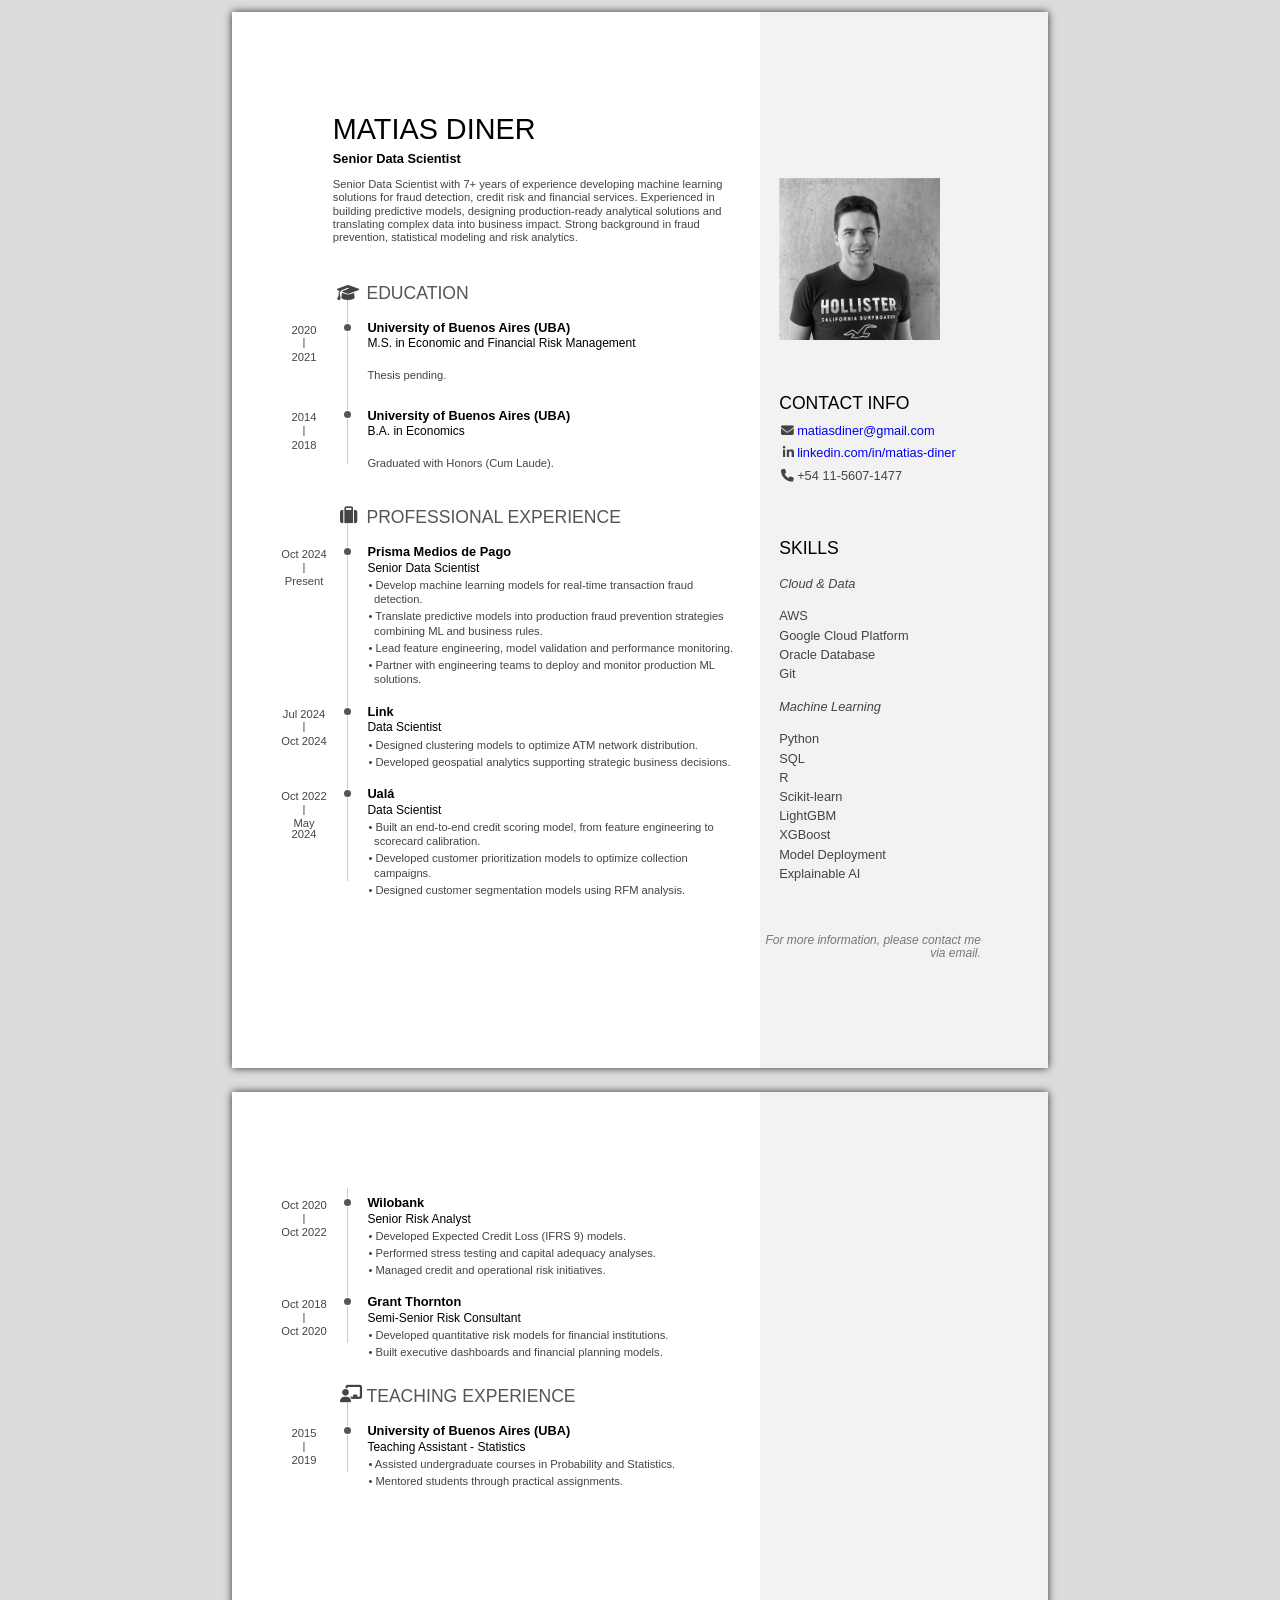
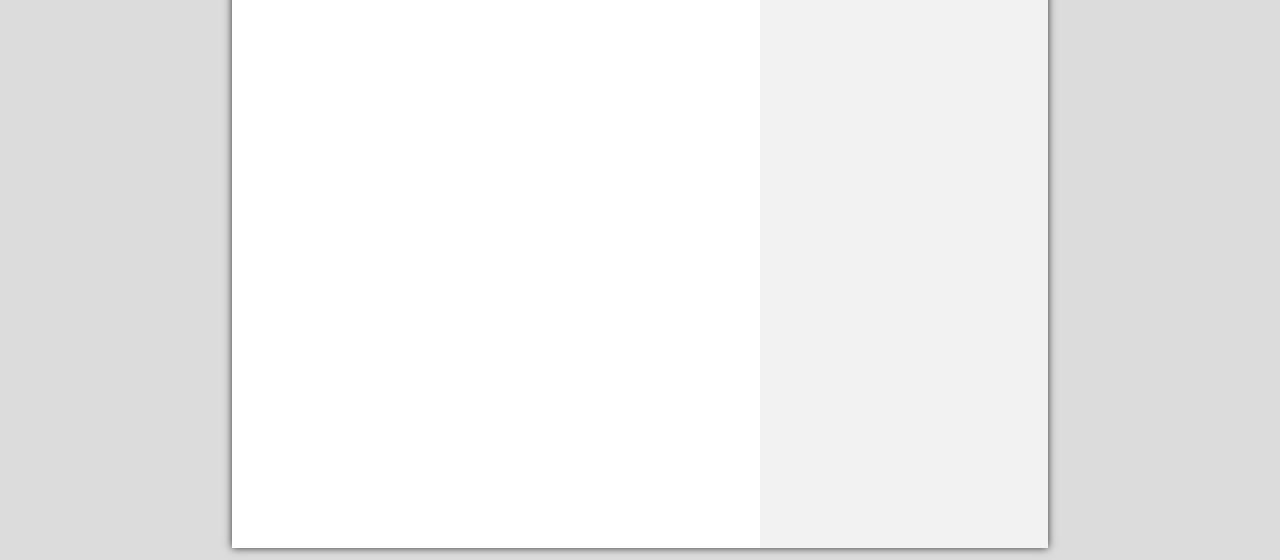
